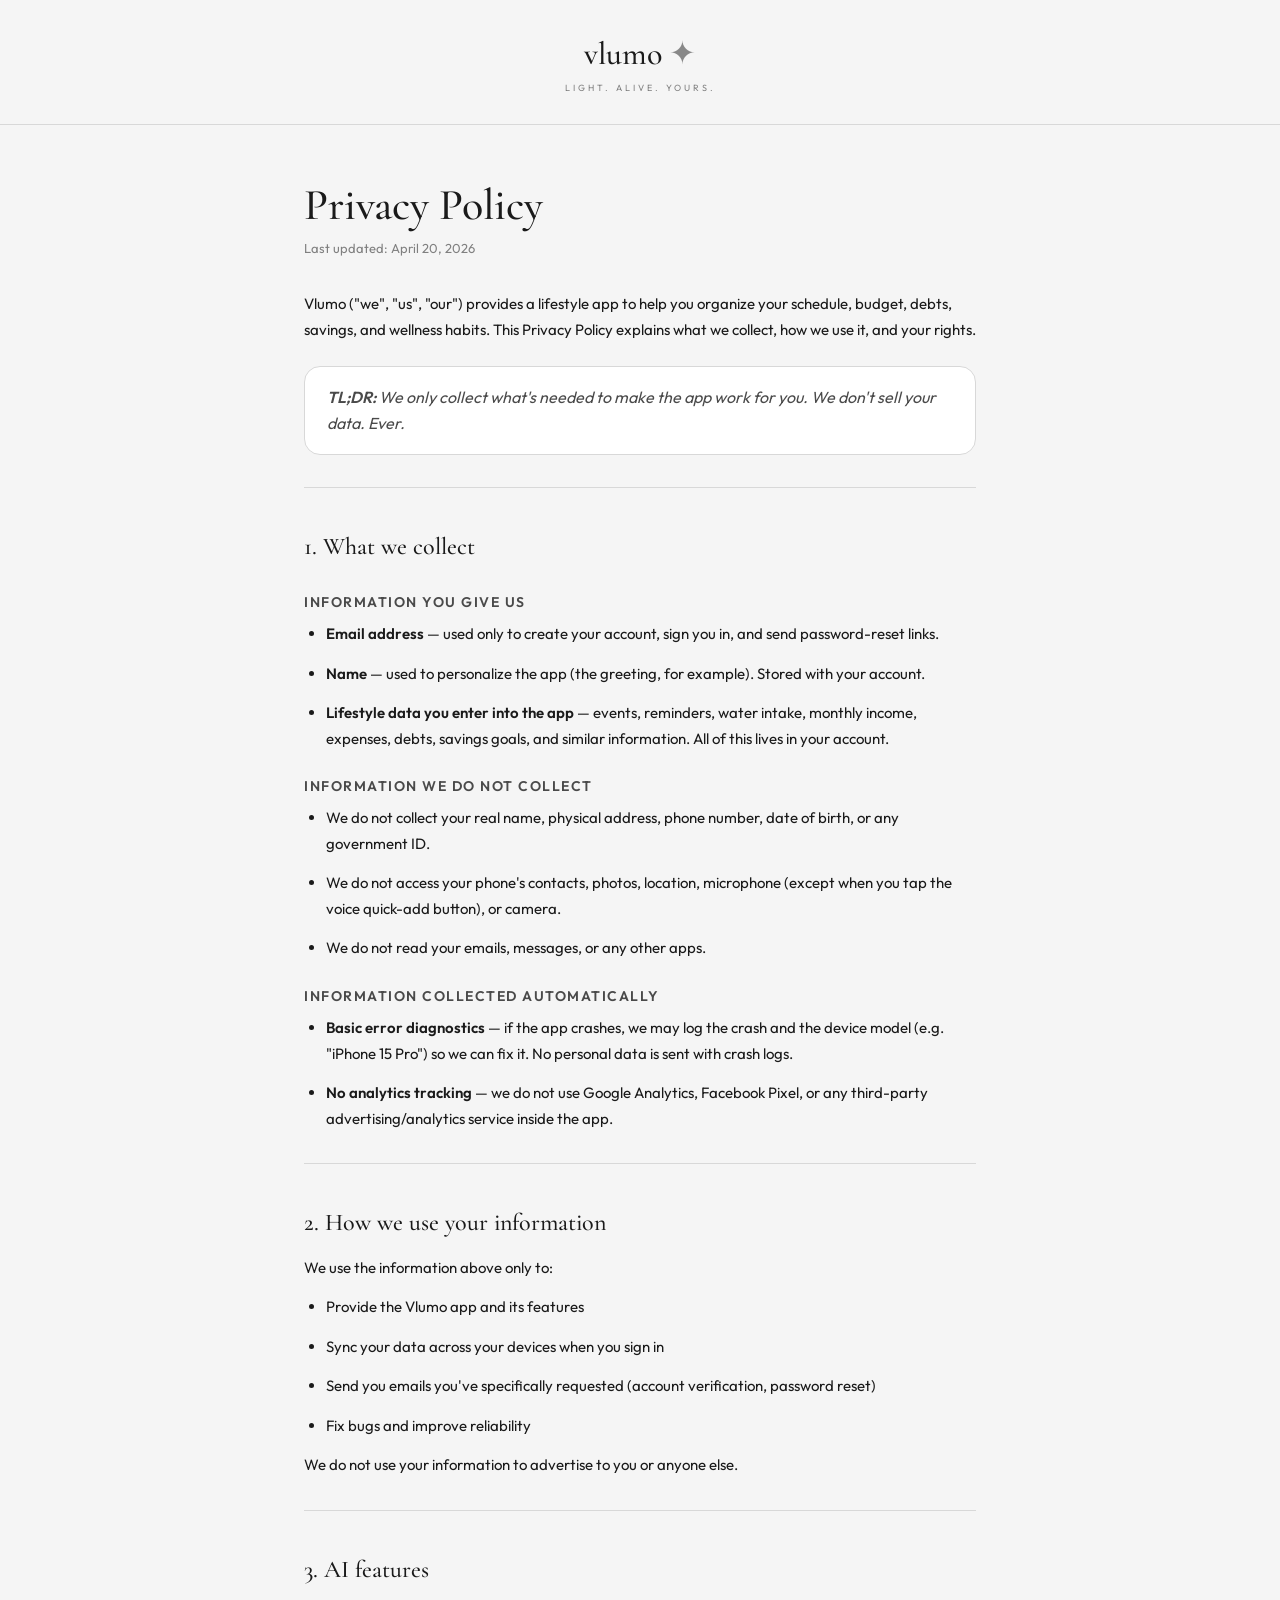
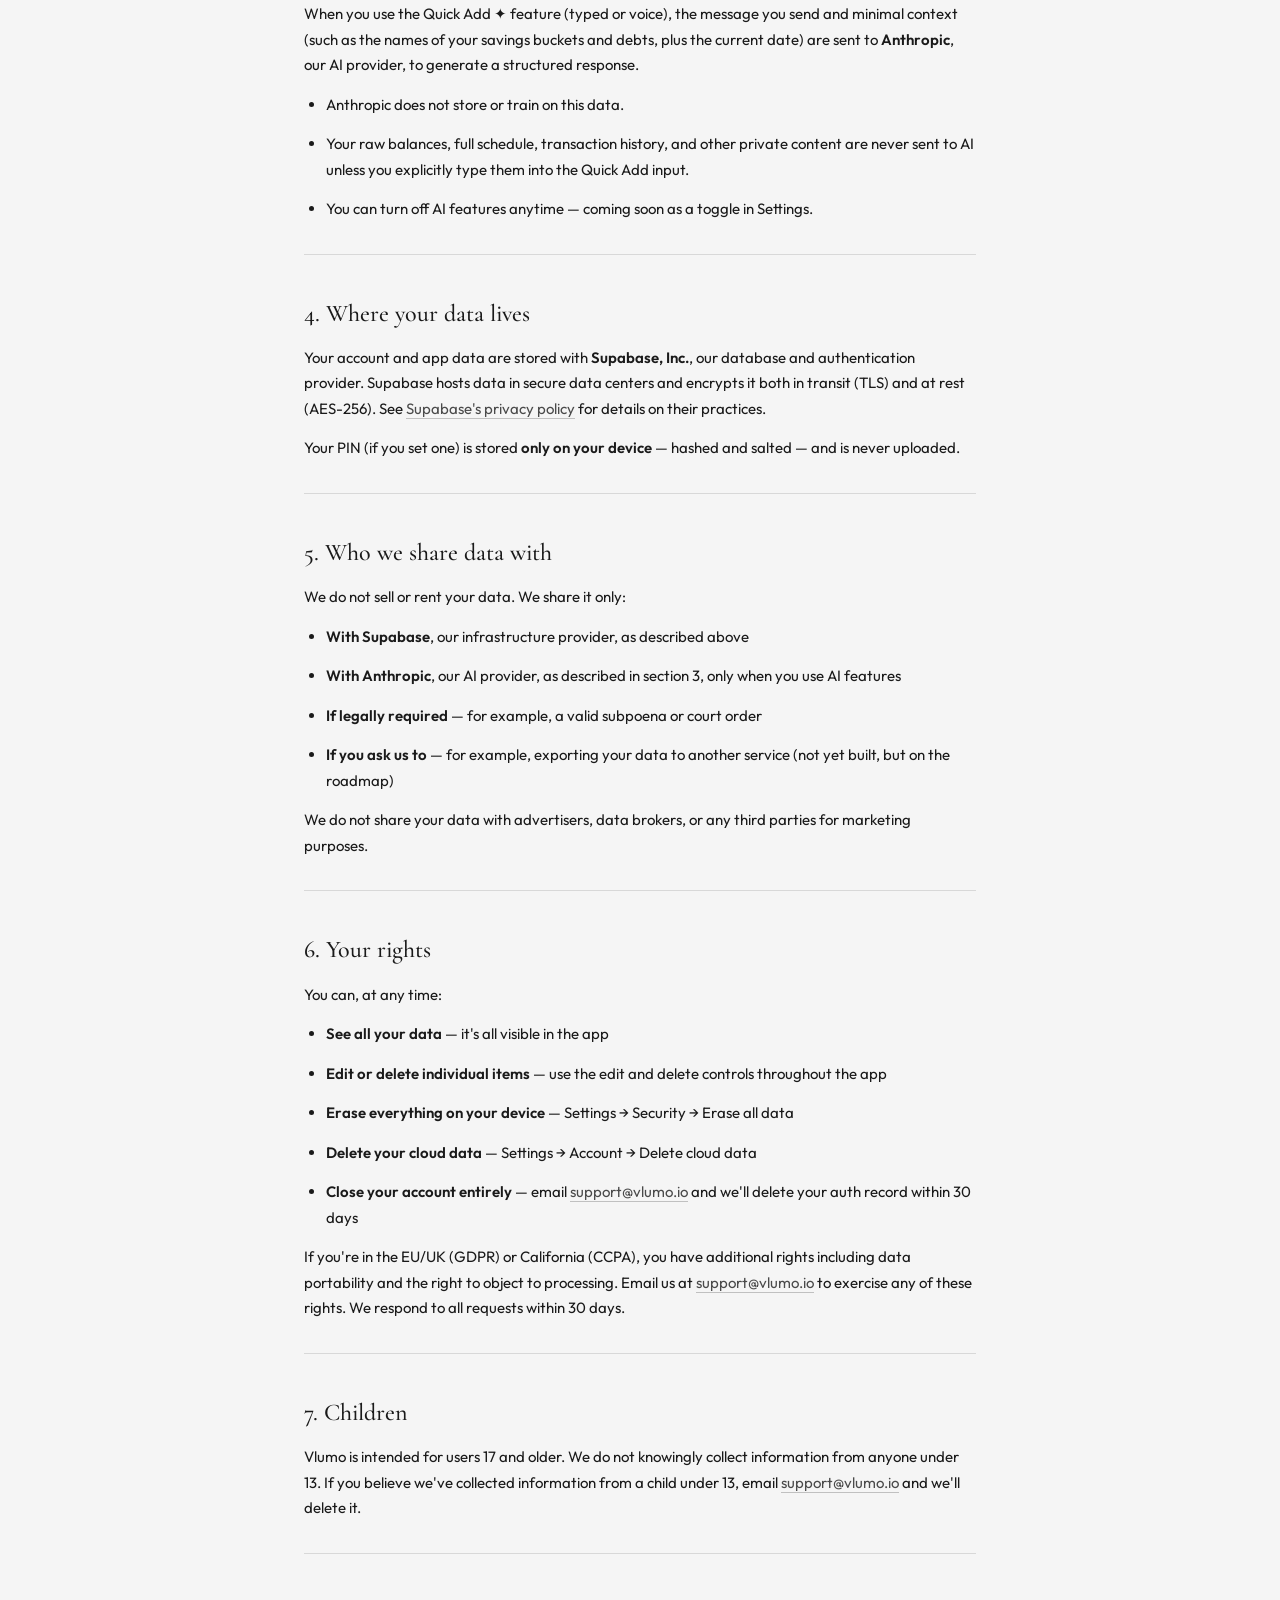
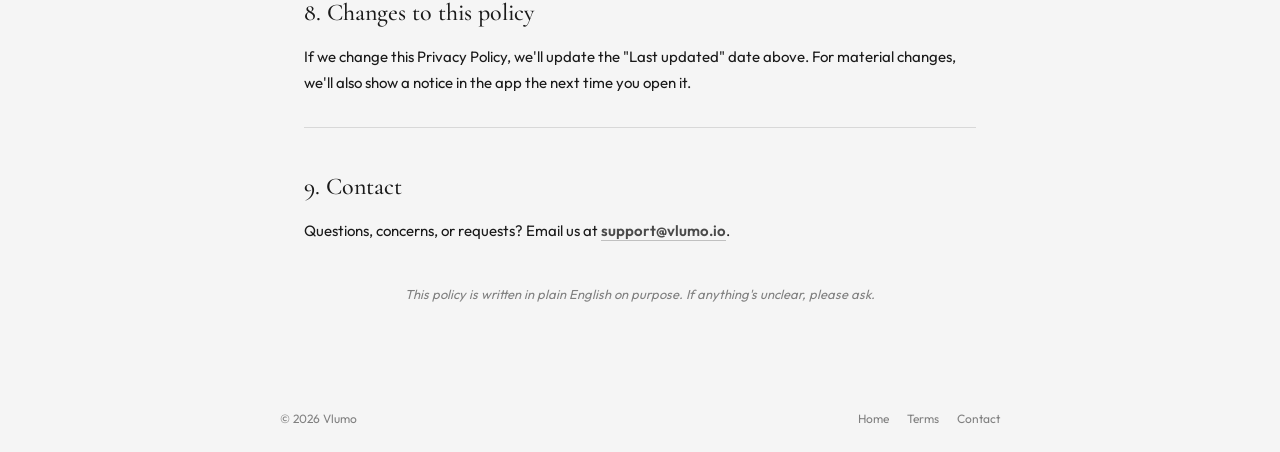
==== privacy.html @ fe8553f4 "Initial vlumo.io site" ====
<!DOCTYPE html>
<html lang="en">
<head>
  <meta charset="UTF-8" />
  <meta name="viewport" content="width=device-width, initial-scale=1, viewport-fit=cover" />
  <title>Privacy Policy · Vlumo</title>
  <meta name="description" content="Vlumo Privacy Policy. We collect only what we need to make the app work. We never sell your data." />
  <link rel="preconnect" href="https://fonts.googleapis.com" />
  <link rel="preconnect" href="https://fonts.gstatic.com" crossorigin />
  <link href="https://fonts.googleapis.com/css2?family=Cormorant+Garamond:wght@400;500&family=Outfit:wght@300;400;500;600&display=swap" rel="stylesheet" />
  <link rel="stylesheet" href="/styles.css" />
</head>
<body class="legal-page">
  <header class="legal-header">
    <h1><a href="/">vlumo <span style="color:#888;">✦</span></a></h1>
    <p class="tagline">light. alive. yours.</p>
  </header>

  <main class="legal-content">
    <h1>Privacy Policy</h1>
    <p class="updated">Last updated: April 20, 2026</p>

    <p>Vlumo ("we", "us", "our") provides a lifestyle app to help you organize your schedule, budget, debts, savings, and wellness habits. This Privacy Policy explains what we collect, how we use it, and your rights.</p>

    <div class="tldr"><strong>TL;DR:</strong> We only collect what's needed to make the app work for you. We don't sell your data. Ever.</div>

    <hr />

    <h2>1. What we collect</h2>

    <h3>Information you give us</h3>
    <ul>
      <li><strong>Email address</strong> — used only to create your account, sign you in, and send password-reset links.</li>
      <li><strong>Name</strong> — used to personalize the app (the greeting, for example). Stored with your account.</li>
      <li><strong>Lifestyle data you enter into the app</strong> — events, reminders, water intake, monthly income, expenses, debts, savings goals, and similar information. All of this lives in your account.</li>
    </ul>

    <h3>Information we do NOT collect</h3>
    <ul>
      <li>We do not collect your real name, physical address, phone number, date of birth, or any government ID.</li>
      <li>We do not access your phone's contacts, photos, location, microphone (except when you tap the voice quick-add button), or camera.</li>
      <li>We do not read your emails, messages, or any other apps.</li>
    </ul>

    <h3>Information collected automatically</h3>
    <ul>
      <li><strong>Basic error diagnostics</strong> — if the app crashes, we may log the crash and the device model (e.g. "iPhone 15 Pro") so we can fix it. No personal data is sent with crash logs.</li>
      <li><strong>No analytics tracking</strong> — we do not use Google Analytics, Facebook Pixel, or any third-party advertising/analytics service inside the app.</li>
    </ul>

    <hr />

    <h2>2. How we use your information</h2>
    <p>We use the information above only to:</p>
    <ul>
      <li>Provide the Vlumo app and its features</li>
      <li>Sync your data across your devices when you sign in</li>
      <li>Send you emails you've specifically requested (account verification, password reset)</li>
      <li>Fix bugs and improve reliability</li>
    </ul>
    <p>We do not use your information to advertise to you or anyone else.</p>

    <hr />

    <h2>3. AI features</h2>
    <p>When you use the Quick Add ✦ feature (typed or voice), the message you send and minimal context (such as the names of your savings buckets and debts, plus the current date) are sent to <strong>Anthropic</strong>, our AI provider, to generate a structured response.</p>
    <ul>
      <li>Anthropic does not store or train on this data.</li>
      <li>Your raw balances, full schedule, transaction history, and other private content are never sent to AI unless you explicitly type them into the Quick Add input.</li>
      <li>You can turn off AI features anytime — coming soon as a toggle in Settings.</li>
    </ul>

    <hr />

    <h2>4. Where your data lives</h2>
    <p>Your account and app data are stored with <strong>Supabase, Inc.</strong>, our database and authentication provider. Supabase hosts data in secure data centers and encrypts it both in transit (TLS) and at rest (AES-256). See <a href="https://supabase.com/privacy" target="_blank" rel="noopener">Supabase's privacy policy</a> for details on their practices.</p>
    <p>Your PIN (if you set one) is stored <strong>only on your device</strong> — hashed and salted — and is never uploaded.</p>

    <hr />

    <h2>5. Who we share data with</h2>
    <p>We do not sell or rent your data. We share it only:</p>
    <ul>
      <li><strong>With Supabase</strong>, our infrastructure provider, as described above</li>
      <li><strong>With Anthropic</strong>, our AI provider, as described in section 3, only when you use AI features</li>
      <li><strong>If legally required</strong> — for example, a valid subpoena or court order</li>
      <li><strong>If you ask us to</strong> — for example, exporting your data to another service (not yet built, but on the roadmap)</li>
    </ul>
    <p>We do not share your data with advertisers, data brokers, or any third parties for marketing purposes.</p>

    <hr />

    <h2>6. Your rights</h2>
    <p>You can, at any time:</p>
    <ul>
      <li><strong>See all your data</strong> — it's all visible in the app</li>
      <li><strong>Edit or delete individual items</strong> — use the edit and delete controls throughout the app</li>
      <li><strong>Erase everything on your device</strong> — Settings → Security → Erase all data</li>
      <li><strong>Delete your cloud data</strong> — Settings → Account → Delete cloud data</li>
      <li><strong>Close your account entirely</strong> — email <a href="mailto:support@vlumo.io">support@vlumo.io</a> and we'll delete your auth record within 30 days</li>
    </ul>
    <p>If you're in the EU/UK (GDPR) or California (CCPA), you have additional rights including data portability and the right to object to processing. Email us at <a href="mailto:support@vlumo.io">support@vlumo.io</a> to exercise any of these rights. We respond to all requests within 30 days.</p>

    <hr />

    <h2>7. Children</h2>
    <p>Vlumo is intended for users 17 and older. We do not knowingly collect information from anyone under 13. If you believe we've collected information from a child under 13, email <a href="mailto:support@vlumo.io">support@vlumo.io</a> and we'll delete it.</p>

    <hr />

    <h2>8. Changes to this policy</h2>
    <p>If we change this Privacy Policy, we'll update the "Last updated" date above. For material changes, we'll also show a notice in the app the next time you open it.</p>

    <hr />

    <h2>9. Contact</h2>
    <p>Questions, concerns, or requests? Email us at <a href="mailto:support@vlumo.io"><strong>support@vlumo.io</strong></a>.</p>

    <em class="note">This policy is written in plain English on purpose. If anything's unclear, please ask.</em>
  </main>

  <footer>
    <div class="footer-inner">
      <div>&copy; 2026 Vlumo</div>
      <nav>
        <a href="/">Home</a>
        <a href="/terms.html">Terms</a>
        <a href="mailto:support@vlumo.io">Contact</a>
      </nav>
    </div>
  </footer>
</body>
</html>
---- styles.css ----
:root {
  --cream:      #F5F5F5;
  --ink:        #1A1A1A;
  --ink-mid:    #4A4A4A;
  --ink-light:  #808080;
  --terracotta: #2C2C2C;
  --terra-2:    #1A1A1A;
  --rose-dark:  #3A3A3A;
  --sand:       #D8D8D8;
  --sand-deep:  #C0C0C0;
  --gold-light: #EEEEEE;
}

* { box-sizing: border-box; margin: 0; padding: 0; }

html, body {
  background: var(--cream);
  color: var(--ink);
  font-family: "Outfit", system-ui, -apple-system, sans-serif;
  -webkit-font-smoothing: antialiased;
  -moz-osx-font-smoothing: grayscale;
  min-height: 100vh;
  line-height: 1.6;
}

a {
  color: var(--ink-mid);
  text-decoration: none;
  border-bottom: 1px solid var(--sand-deep);
  transition: border-color 0.2s, color 0.2s;
}
a:hover { color: var(--ink); border-color: var(--ink); }

/* ============================================================
   HERO (home page)
   ============================================================ */
.hero {
  min-height: 100vh;
  display: flex;
  align-items: center;
  justify-content: center;
  padding: 80px 24px;
  background: linear-gradient(160deg, var(--terracotta), var(--rose-dark), var(--terra-2));
  color: #fff;
  position: relative;
  overflow: hidden;
}

.hero-inner {
  max-width: 640px;
  text-align: center;
  position: relative;
  z-index: 1;
}

.brand h1 {
  font-family: "Cormorant Garamond", serif;
  font-size: clamp(72px, 12vw, 120px);
  font-weight: 500;
  line-height: 1;
  margin-bottom: 4px;
}
.brand .sparkle { color: rgba(255,255,255,0.85); }
.brand .tagline {
  font-size: 11px;
  letter-spacing: 4px;
  text-transform: uppercase;
  opacity: 0.7;
  margin-bottom: 64px;
}

.copy h2 {
  font-family: "Cormorant Garamond", serif;
  font-size: clamp(28px, 4vw, 40px);
  font-weight: 500;
  line-height: 1.2;
  margin-bottom: 16px;
  max-width: 480px;
  margin-left: auto;
  margin-right: auto;
}
.copy p {
  font-size: 15px;
  opacity: 0.85;
  max-width: 460px;
  margin: 0 auto 40px;
}

.coming-soon {
  display: inline-block;
  padding: 10px 18px;
  border: 1px solid rgba(255,255,255,0.3);
  border-radius: 999px;
  font-size: 12px;
  letter-spacing: 1px;
  background: rgba(255,255,255,0.08);
}

/* ============================================================
   FOOTER
   ============================================================ */
footer {
  background: var(--cream);
  padding: 24px;
  font-size: 12px;
  color: var(--ink-light);
}
.footer-inner {
  max-width: 720px;
  margin: 0 auto;
  display: flex;
  justify-content: space-between;
  align-items: center;
  flex-wrap: wrap;
  gap: 12px;
}
footer nav { display: flex; gap: 18px; }
footer a {
  border: none;
  color: var(--ink-light);
}
footer a:hover { color: var(--ink); }

/* ============================================================
   LEGAL PAGES (privacy, terms)
   ============================================================ */
.legal-page {
  background: var(--cream);
  color: var(--ink);
  min-height: 100vh;
  display: flex;
  flex-direction: column;
}
.legal-header {
  padding: 28px 24px 0;
  text-align: center;
  border-bottom: 1px solid var(--sand);
  padding-bottom: 28px;
}
.legal-header h1 {
  font-family: "Cormorant Garamond", serif;
  font-size: 32px;
  font-weight: 500;
  color: var(--ink);
}
.legal-header h1 a { color: inherit; border: none; }
.legal-header .tagline {
  font-size: 9px;
  letter-spacing: 3px;
  text-transform: uppercase;
  color: var(--ink-light);
  margin-top: 2px;
}

.legal-content {
  max-width: 720px;
  margin: 0 auto;
  padding: 56px 24px 80px;
  flex: 1;
}
.legal-content h1 {
  font-family: "Cormorant Garamond", serif;
  font-weight: 500;
  font-size: 44px;
  margin-bottom: 8px;
  line-height: 1.1;
}
.legal-content .updated {
  color: var(--ink-light);
  font-size: 13px;
  margin-bottom: 32px;
}
.legal-content h2 {
  font-family: "Cormorant Garamond", serif;
  font-weight: 500;
  font-size: 24px;
  margin-top: 40px;
  margin-bottom: 12px;
  color: var(--ink);
}
.legal-content h3 {
  font-size: 14px;
  font-weight: 600;
  text-transform: uppercase;
  letter-spacing: 1.5px;
  color: var(--ink-mid);
  margin-top: 24px;
  margin-bottom: 8px;
}
.legal-content p,
.legal-content li {
  font-size: 15px;
  color: var(--ink);
  line-height: 1.7;
  margin-bottom: 14px;
}
.legal-content strong { font-weight: 600; }
.legal-content ul, .legal-content ol {
  padding-left: 22px;
  margin-bottom: 14px;
}
.legal-content hr {
  border: none;
  border-top: 1px solid var(--sand);
  margin: 32px 0;
}
.legal-content .tldr {
  background: #fff;
  border-radius: 16px;
  padding: 18px 22px;
  margin: 24px 0;
  border: 1px solid var(--sand);
  font-style: italic;
  color: var(--ink-mid);
}
.legal-content em.note {
  display: block;
  margin-top: 40px;
  font-size: 13px;
  color: var(--ink-light);
  text-align: center;
}
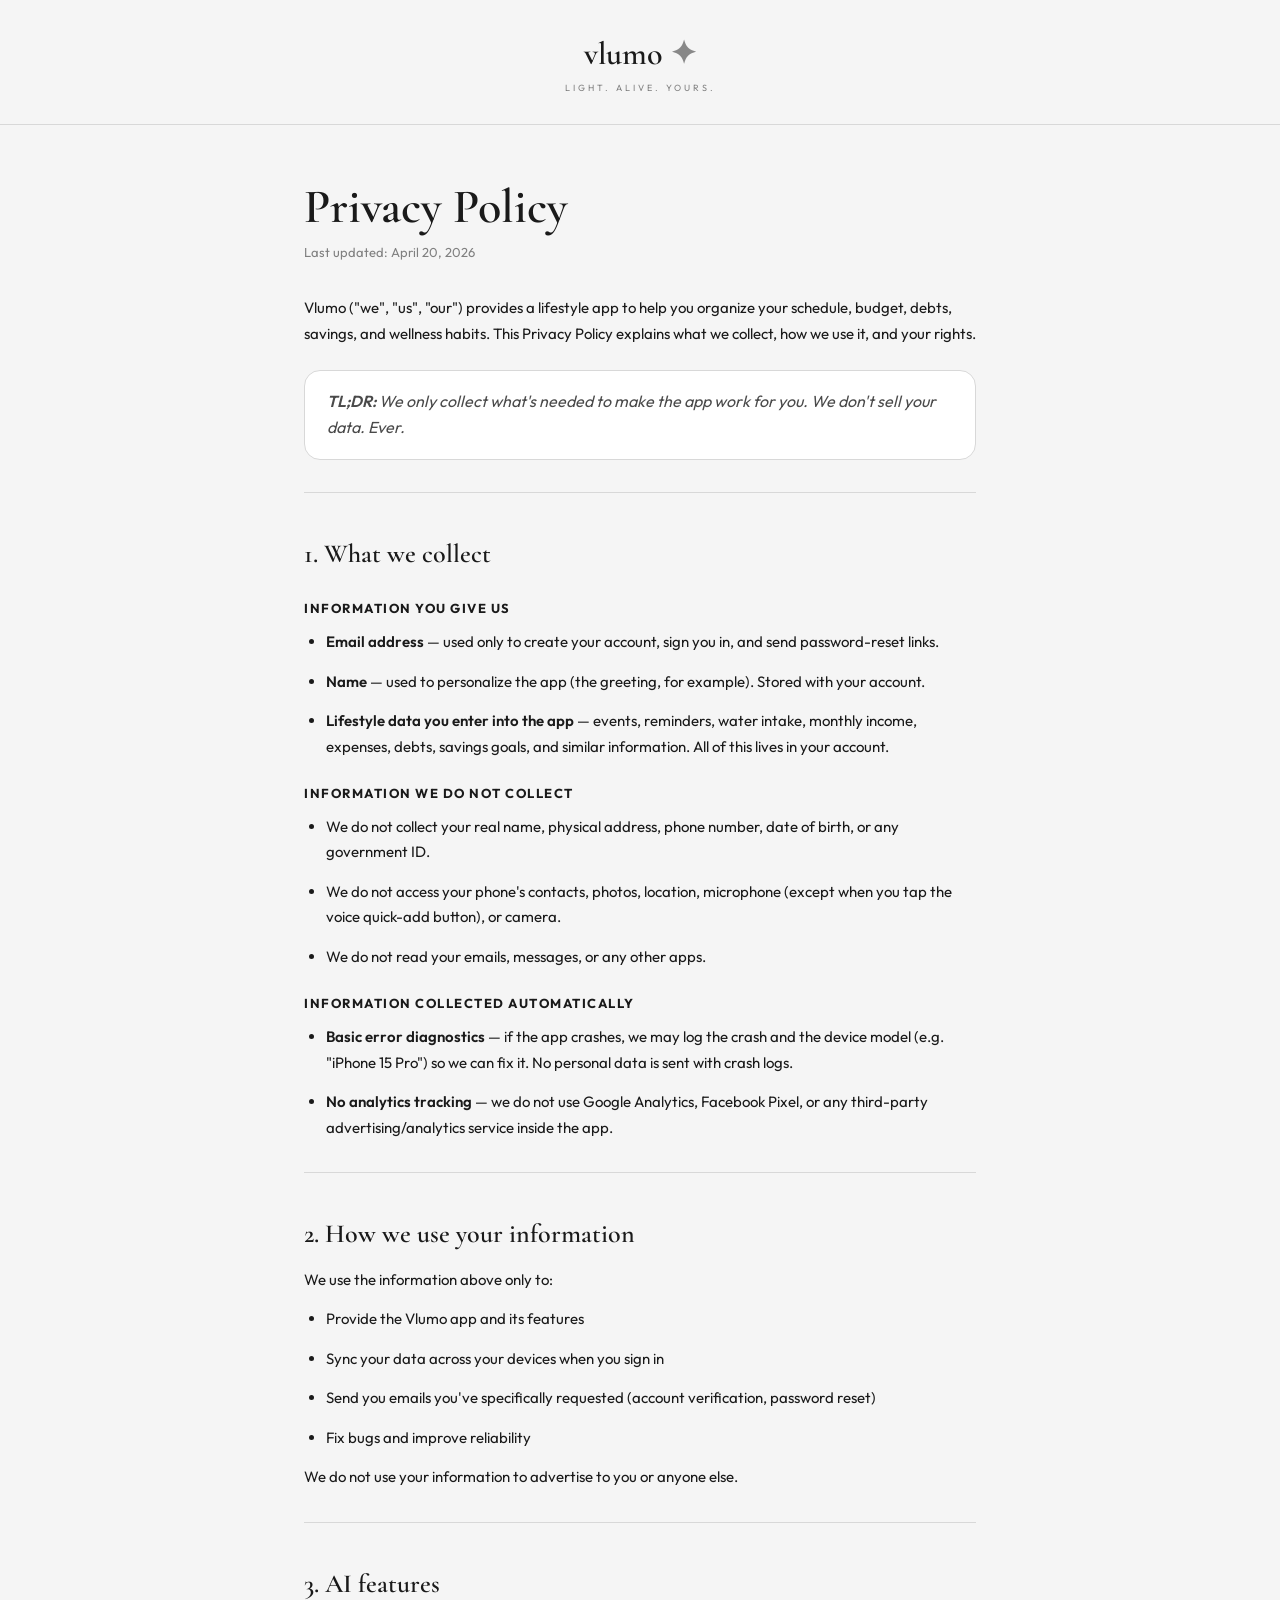
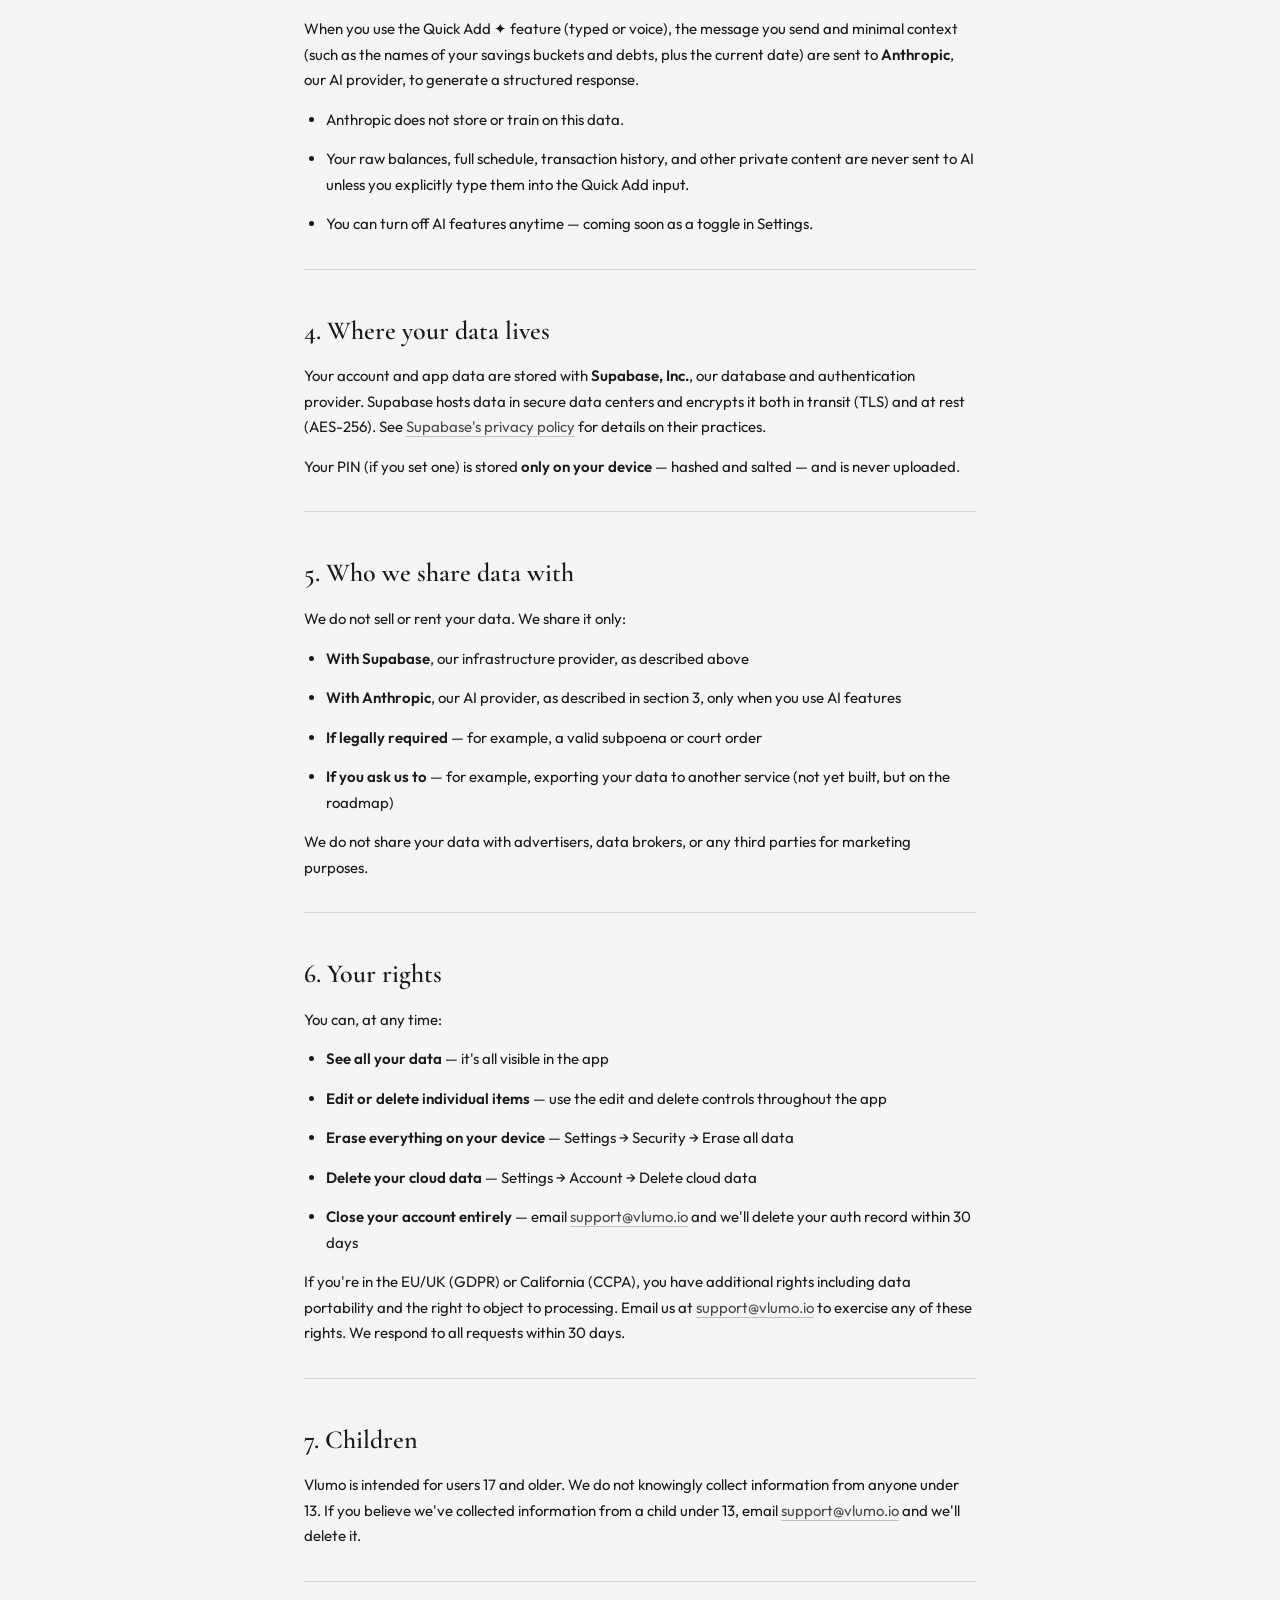
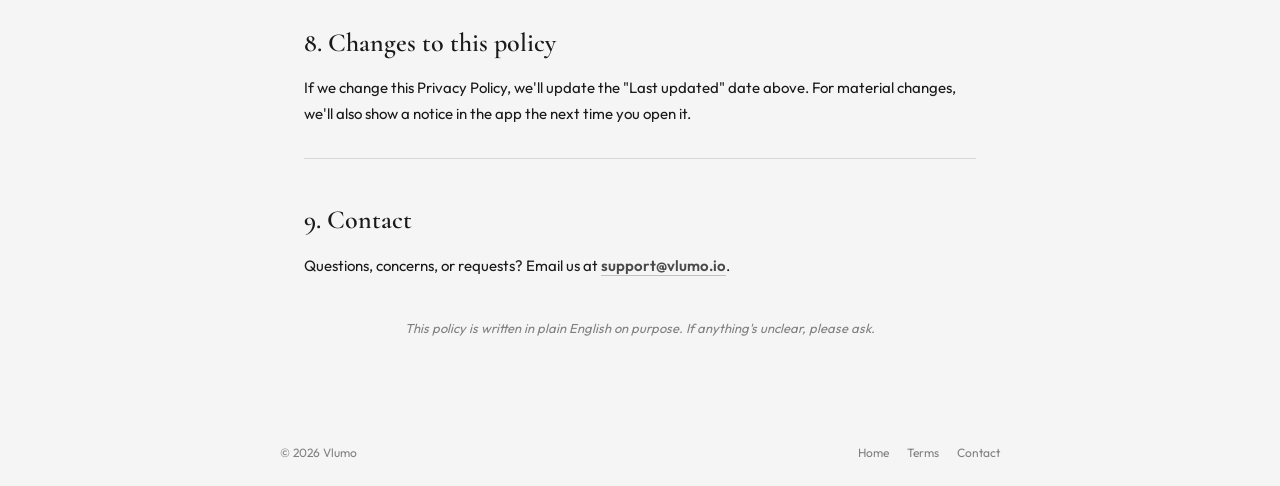
==== commit 068f4bf9: "Increase header weight for readability" ====
--- a/privacy.html
+++ b/privacy.html
@@ -7,7 +7,7 @@
   <meta name="description" content="Vlumo Privacy Policy. We collect only what we need to make the app work. We never sell your data." />
   <link rel="preconnect" href="https://fonts.googleapis.com" />
   <link rel="preconnect" href="https://fonts.gstatic.com" crossorigin />
-  <link href="https://fonts.googleapis.com/css2?family=Cormorant+Garamond:wght@400;500&family=Outfit:wght@300;400;500;600&display=swap" rel="stylesheet" />
+  <link href="https://fonts.googleapis.com/css2?family=Cormorant+Garamond:wght@400;500;600;700&family=Outfit:wght@300;400;500;600&display=swap" rel="stylesheet" />
   <link rel="stylesheet" href="/styles.css" />
 </head>
 <body class="legal-page">
--- a/styles.css
+++ b/styles.css
@@ -140,7 +140,7 @@
 .legal-header h1 {
   font-family: "Cormorant Garamond", serif;
   font-size: 32px;
-  font-weight: 500;
+  font-weight: 600;
   color: var(--ink);
 }
 .legal-header h1 a { color: inherit; border: none; }
@@ -160,8 +160,9 @@
 }
 .legal-content h1 {
   font-family: "Cormorant Garamond", serif;
-  font-weight: 500;
-  font-size: 44px;
+  font-weight: 600;
+  font-size: 48px;
+  color: var(--ink);
   margin-bottom: 8px;
   line-height: 1.1;
 }
@@ -172,20 +173,20 @@
 }
 .legal-content h2 {
   font-family: "Cormorant Garamond", serif;
-  font-weight: 500;
-  font-size: 24px;
+  font-weight: 600;
+  font-size: 26px;
   margin-top: 40px;
   margin-bottom: 12px;
   color: var(--ink);
 }
 .legal-content h3 {
-  font-size: 14px;
-  font-weight: 600;
+  font-size: 13px;
+  font-weight: 700;
   text-transform: uppercase;
   letter-spacing: 1.5px;
-  color: var(--ink-mid);
+  color: var(--ink);
   margin-top: 24px;
-  margin-bottom: 8px;
+  margin-bottom: 10px;
 }
 .legal-content p,
 .legal-content li {
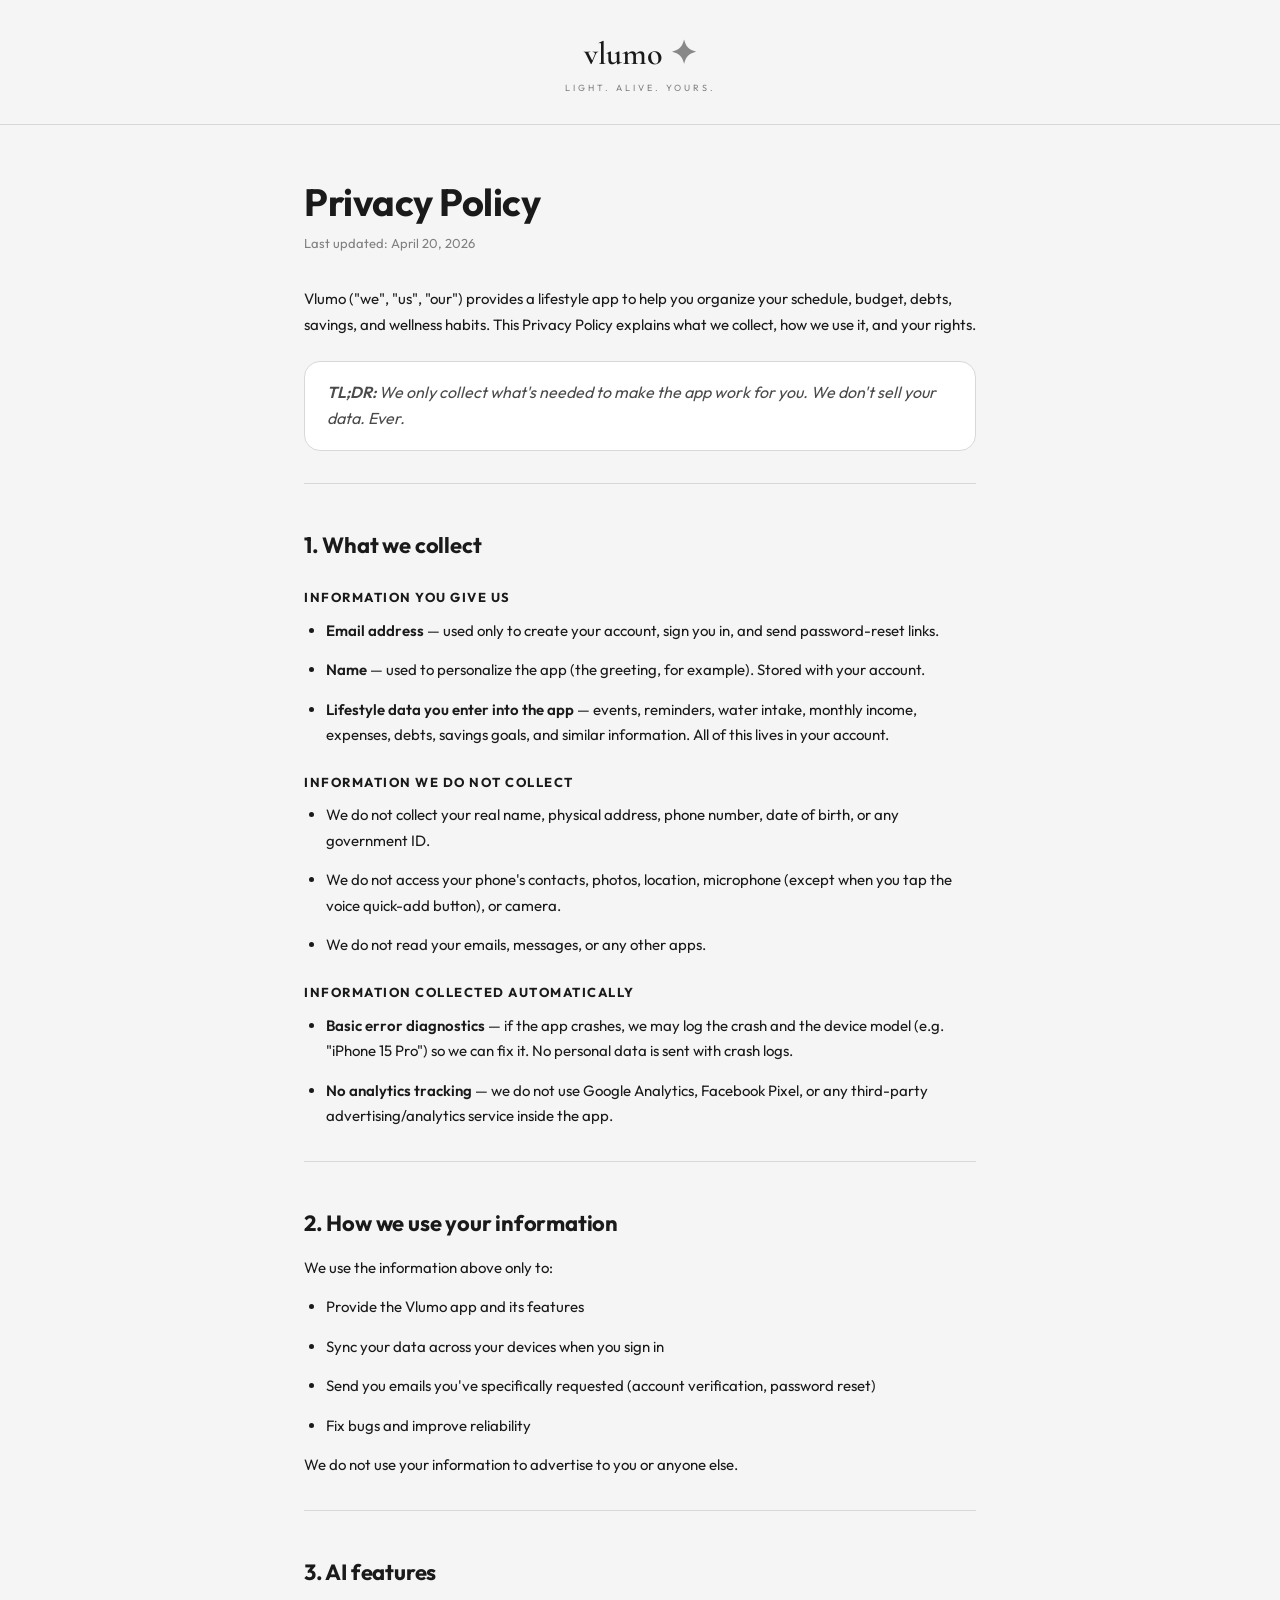
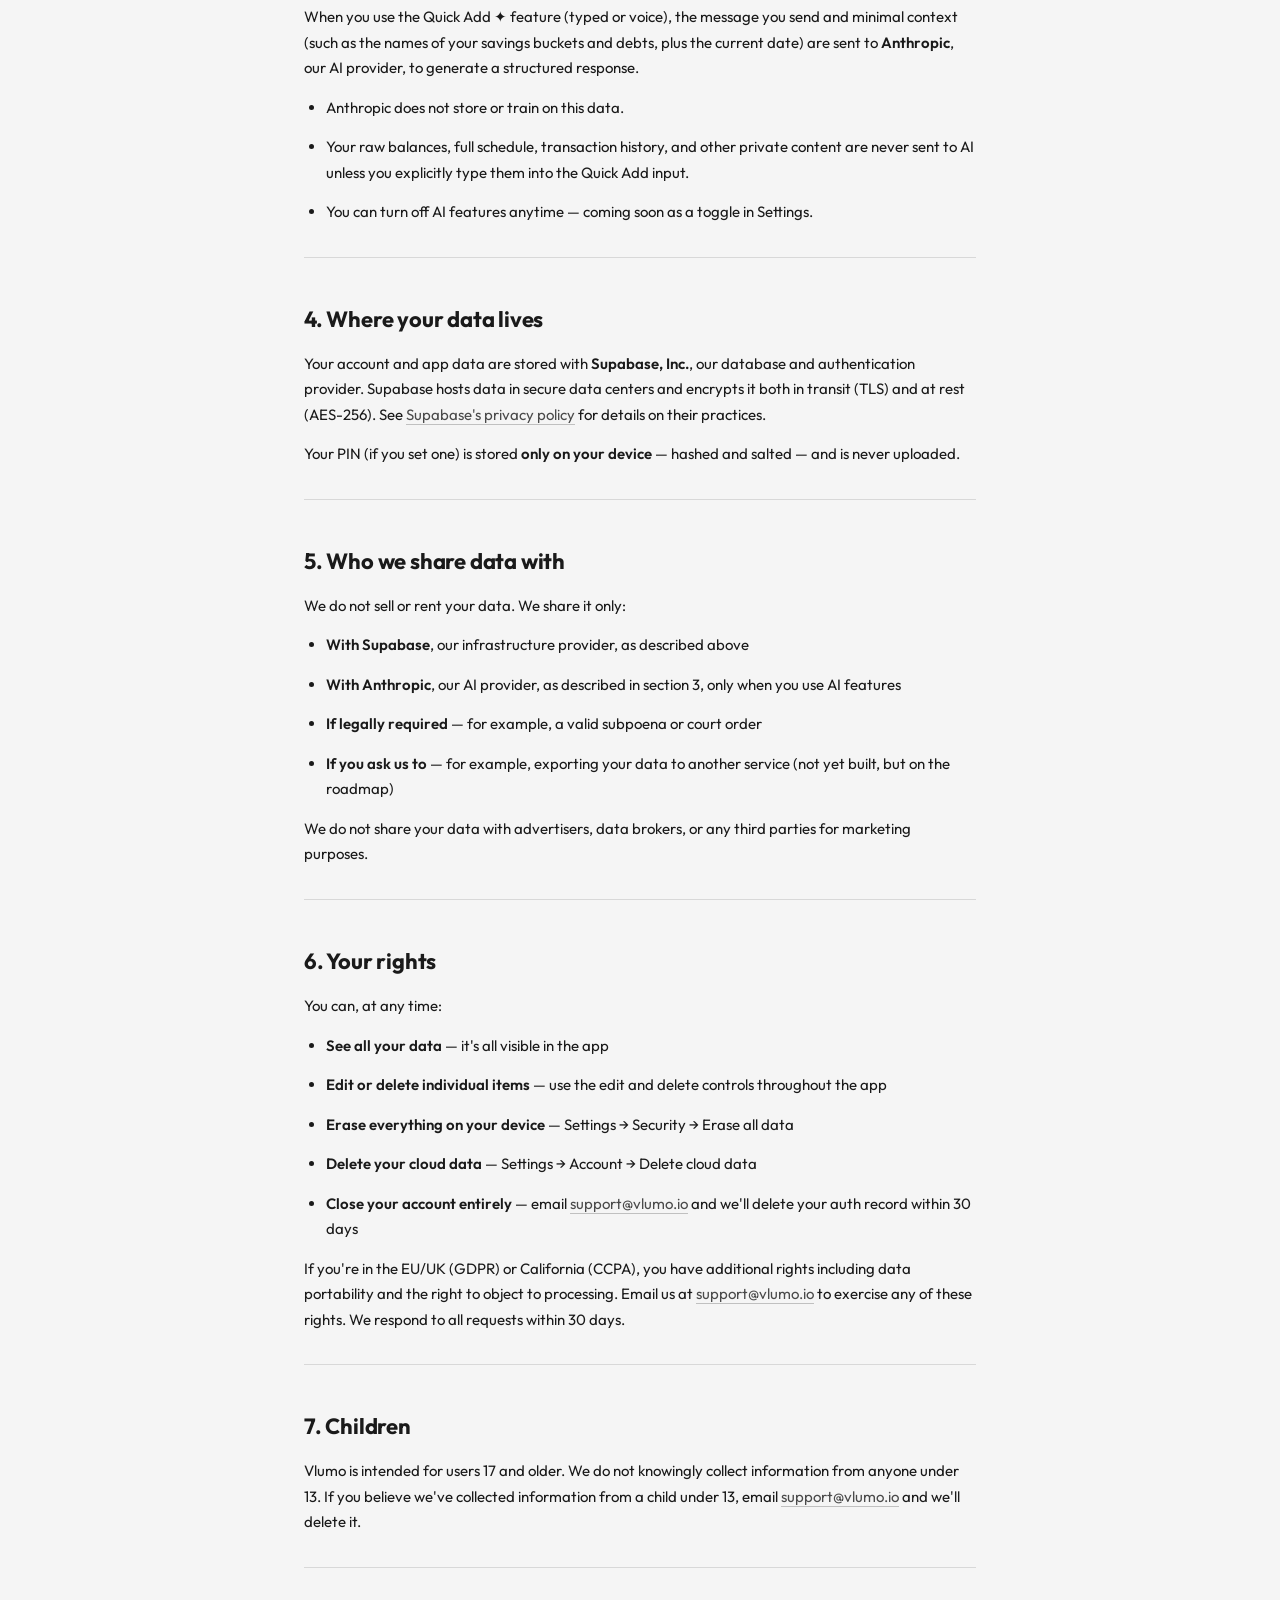
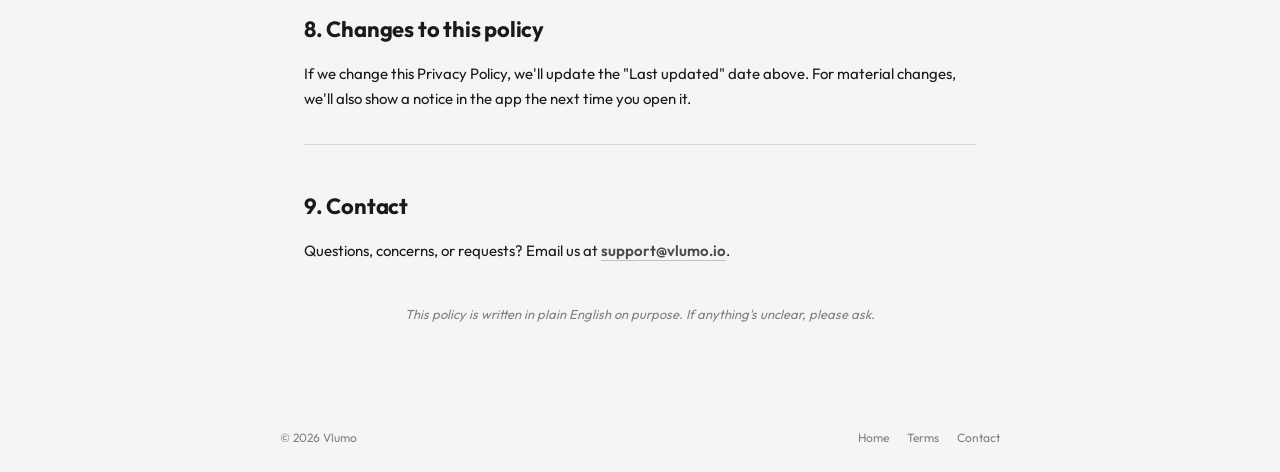
==== commit 6c366e8f: "Switch legal headings to Outfit 700 for stronger hierarchy" ====
--- a/privacy.html
+++ b/privacy.html
@@ -7,7 +7,7 @@
   <meta name="description" content="Vlumo Privacy Policy. We collect only what we need to make the app work. We never sell your data." />
   <link rel="preconnect" href="https://fonts.googleapis.com" />
   <link rel="preconnect" href="https://fonts.gstatic.com" crossorigin />
-  <link href="https://fonts.googleapis.com/css2?family=Cormorant+Garamond:wght@400;500;600;700&family=Outfit:wght@300;400;500;600&display=swap" rel="stylesheet" />
+  <link href="https://fonts.googleapis.com/css2?family=Cormorant+Garamond:wght@400;500;600;700&family=Outfit:wght@300;400;500;600;700&display=swap" rel="stylesheet" />
   <link rel="stylesheet" href="/styles.css" />
 </head>
 <body class="legal-page">
--- a/styles.css
+++ b/styles.css
@@ -159,12 +159,13 @@
   flex: 1;
 }
 .legal-content h1 {
-  font-family: "Cormorant Garamond", serif;
-  font-weight: 600;
-  font-size: 48px;
+  font-family: "Outfit", system-ui, sans-serif;
+  font-weight: 700;
+  font-size: 38px;
   color: var(--ink);
   margin-bottom: 8px;
-  line-height: 1.1;
+  line-height: 1.15;
+  letter-spacing: -0.5px;
 }
 .legal-content .updated {
   color: var(--ink-light);
@@ -172,12 +173,13 @@
   margin-bottom: 32px;
 }
 .legal-content h2 {
-  font-family: "Cormorant Garamond", serif;
-  font-weight: 600;
-  font-size: 26px;
-  margin-top: 40px;
-  margin-bottom: 12px;
-  color: var(--ink);
+  font-family: "Outfit", system-ui, sans-serif;
+  font-weight: 700;
+  font-size: 22px;
+  margin-top: 44px;
+  margin-bottom: 14px;
+  color: var(--ink);
+  letter-spacing: -0.2px;
 }
 .legal-content h3 {
   font-size: 13px;
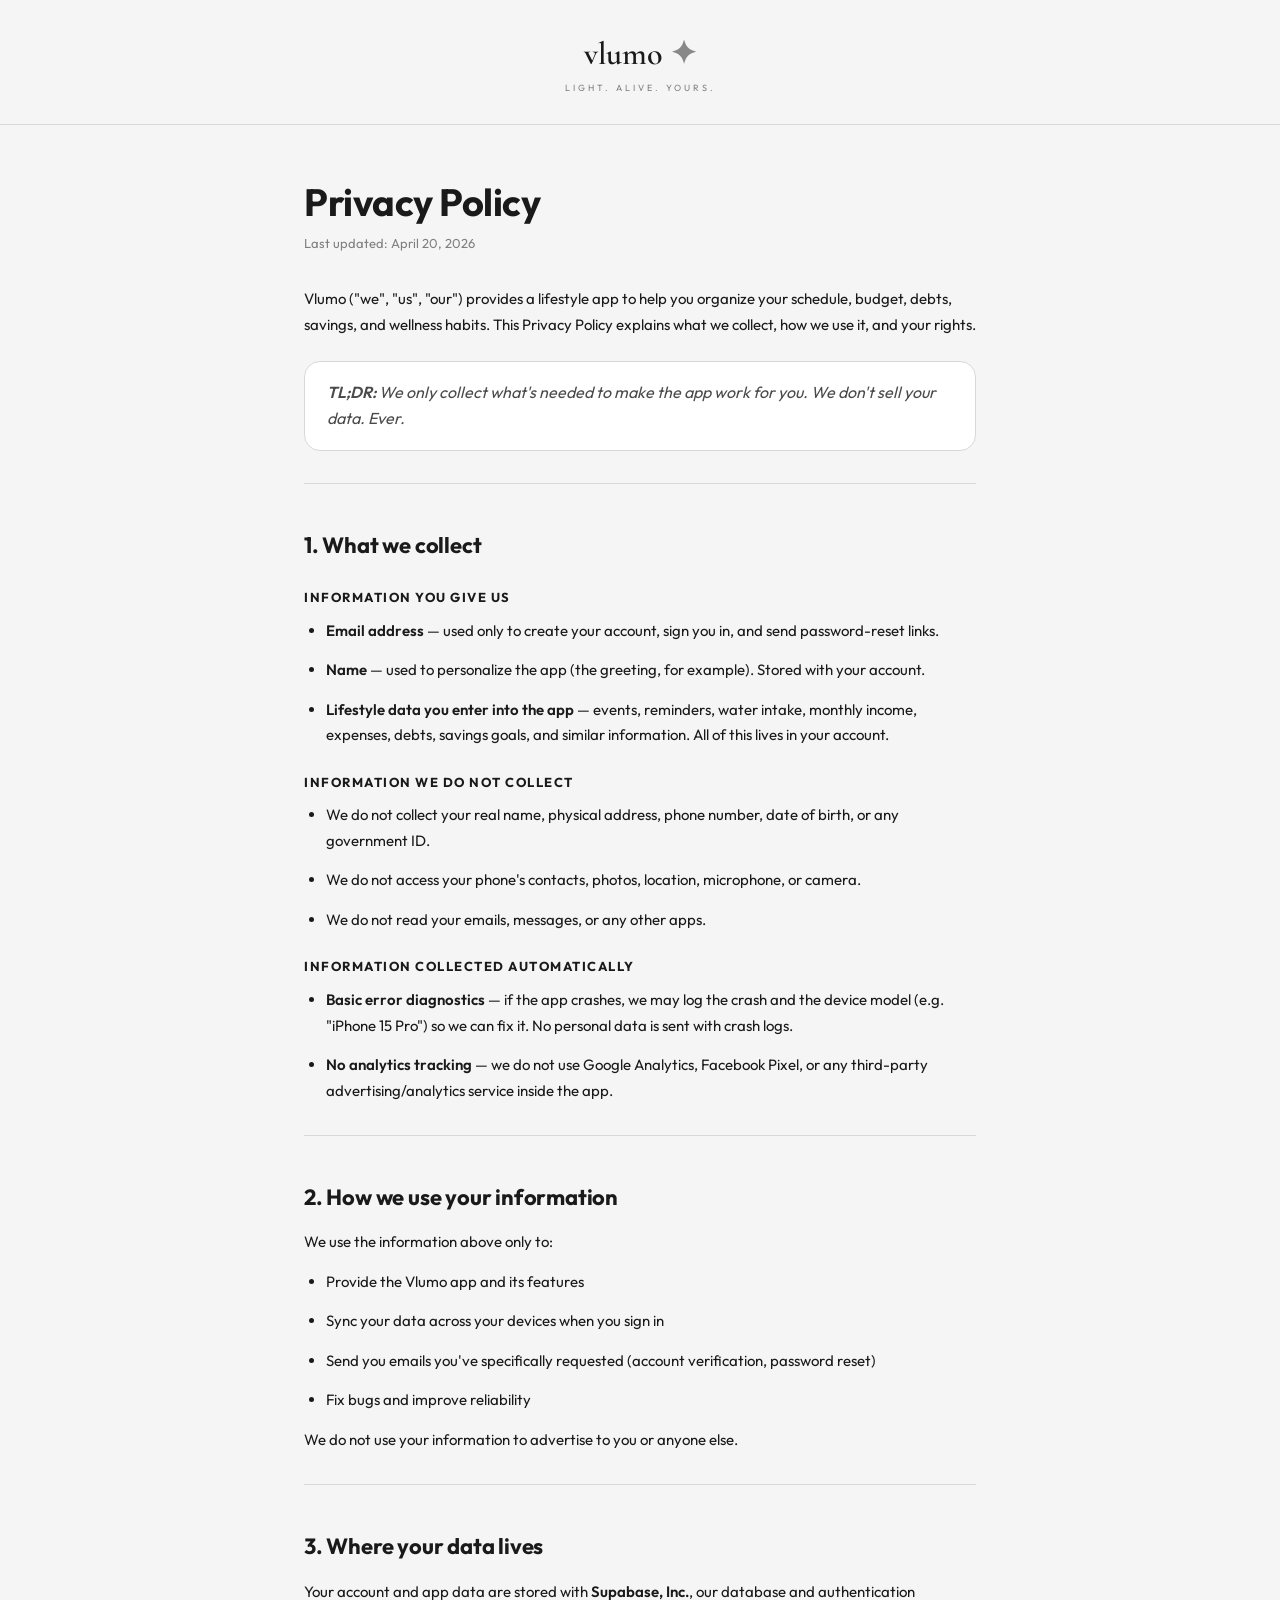
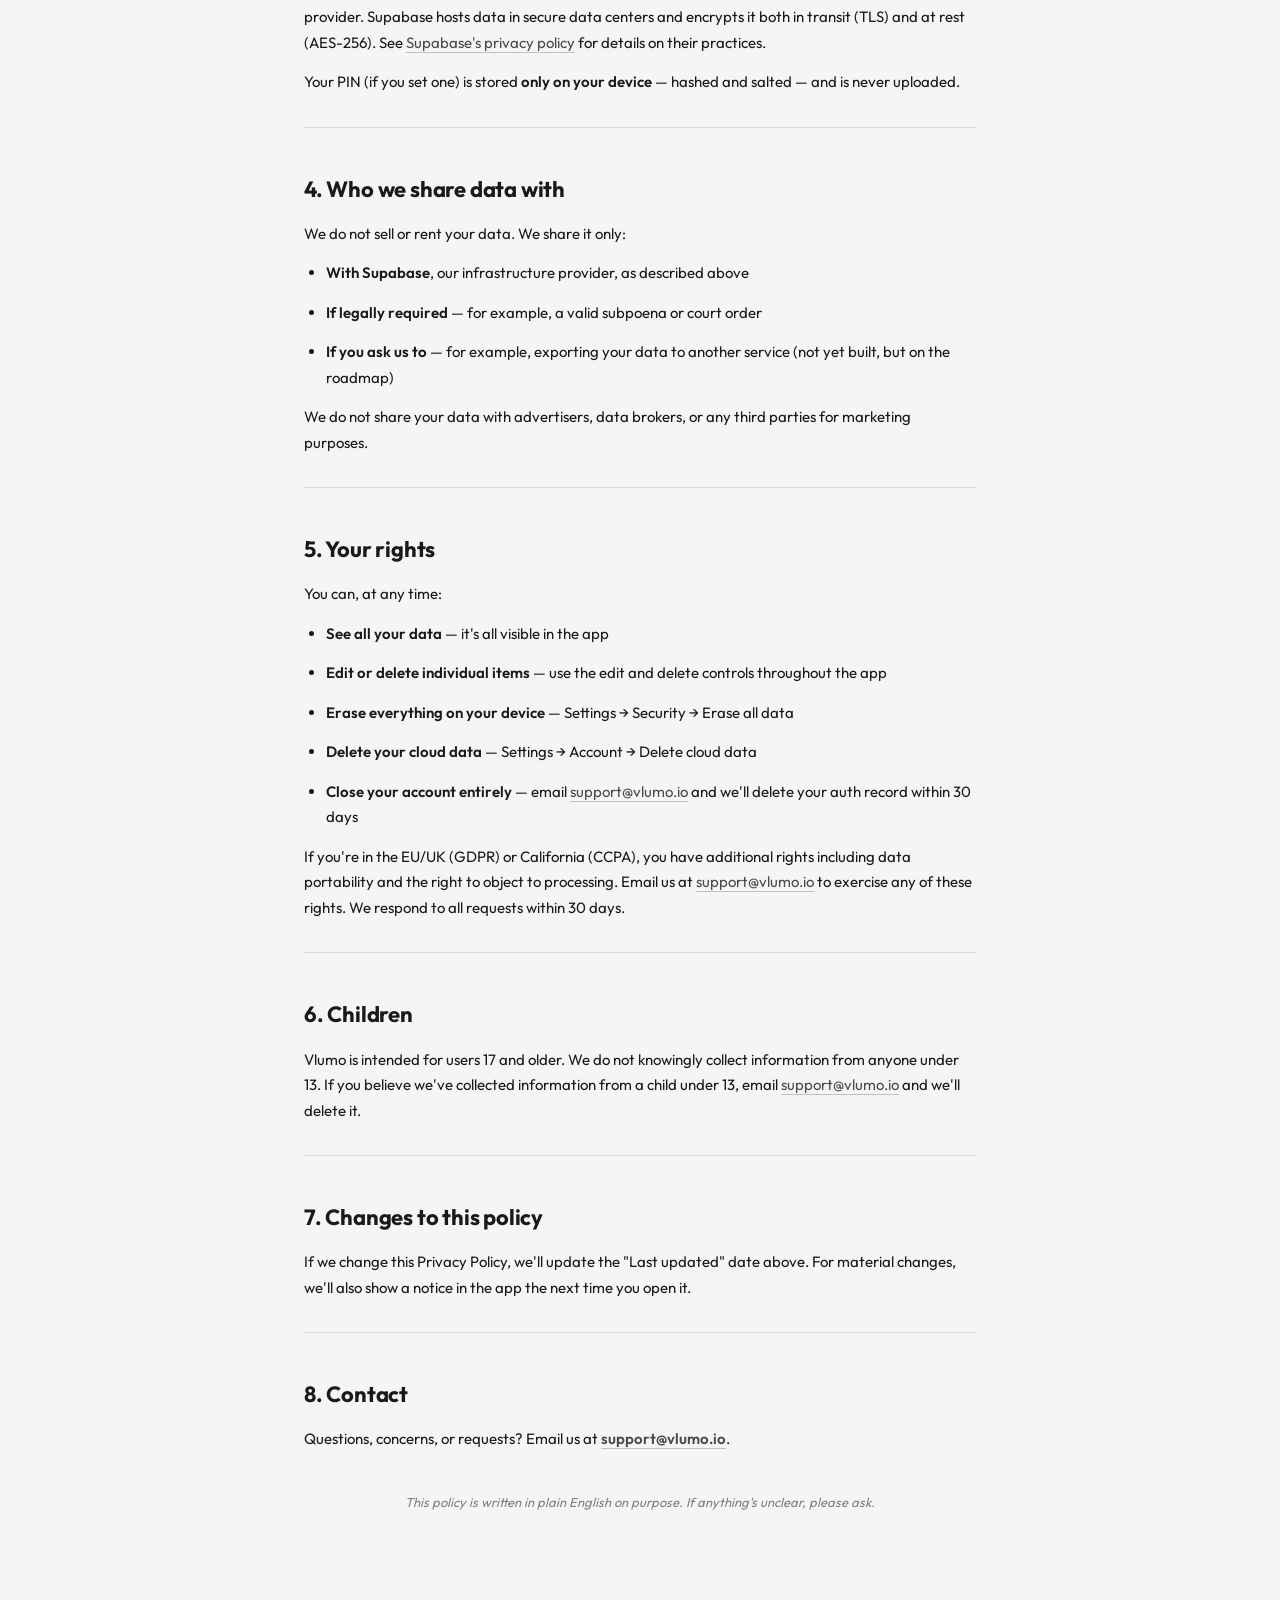
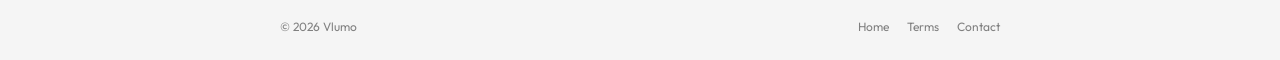
==== commit 1b9c888b: "Remove AI section from privacy policy for v1" ====
--- a/privacy.html
+++ b/privacy.html
@@ -38,7 +38,7 @@
     <h3>Information we do NOT collect</h3>
     <ul>
       <li>We do not collect your real name, physical address, phone number, date of birth, or any government ID.</li>
-      <li>We do not access your phone's contacts, photos, location, microphone (except when you tap the voice quick-add button), or camera.</li>
+      <li>We do not access your phone's contacts, photos, location, microphone, or camera.</li>
       <li>We do not read your emails, messages, or any other apps.</li>
     </ul>
 
@@ -62,27 +62,16 @@
 
     <hr />
 
-    <h2>3. AI features</h2>
-    <p>When you use the Quick Add ✦ feature (typed or voice), the message you send and minimal context (such as the names of your savings buckets and debts, plus the current date) are sent to <strong>Anthropic</strong>, our AI provider, to generate a structured response.</p>
-    <ul>
-      <li>Anthropic does not store or train on this data.</li>
-      <li>Your raw balances, full schedule, transaction history, and other private content are never sent to AI unless you explicitly type them into the Quick Add input.</li>
-      <li>You can turn off AI features anytime — coming soon as a toggle in Settings.</li>
-    </ul>
-
-    <hr />
-
-    <h2>4. Where your data lives</h2>
+    <h2>3. Where your data lives</h2>
     <p>Your account and app data are stored with <strong>Supabase, Inc.</strong>, our database and authentication provider. Supabase hosts data in secure data centers and encrypts it both in transit (TLS) and at rest (AES-256). See <a href="https://supabase.com/privacy" target="_blank" rel="noopener">Supabase's privacy policy</a> for details on their practices.</p>
     <p>Your PIN (if you set one) is stored <strong>only on your device</strong> — hashed and salted — and is never uploaded.</p>
 
     <hr />
 
-    <h2>5. Who we share data with</h2>
+    <h2>4. Who we share data with</h2>
     <p>We do not sell or rent your data. We share it only:</p>
     <ul>
       <li><strong>With Supabase</strong>, our infrastructure provider, as described above</li>
-      <li><strong>With Anthropic</strong>, our AI provider, as described in section 3, only when you use AI features</li>
       <li><strong>If legally required</strong> — for example, a valid subpoena or court order</li>
       <li><strong>If you ask us to</strong> — for example, exporting your data to another service (not yet built, but on the roadmap)</li>
     </ul>
@@ -90,7 +79,7 @@
 
     <hr />
 
-    <h2>6. Your rights</h2>
+    <h2>5. Your rights</h2>
     <p>You can, at any time:</p>
     <ul>
       <li><strong>See all your data</strong> — it's all visible in the app</li>
@@ -103,17 +92,17 @@
 
     <hr />
 
-    <h2>7. Children</h2>
+    <h2>6. Children</h2>
     <p>Vlumo is intended for users 17 and older. We do not knowingly collect information from anyone under 13. If you believe we've collected information from a child under 13, email <a href="mailto:support@vlumo.io">support@vlumo.io</a> and we'll delete it.</p>
 
     <hr />
 
-    <h2>8. Changes to this policy</h2>
+    <h2>7. Changes to this policy</h2>
     <p>If we change this Privacy Policy, we'll update the "Last updated" date above. For material changes, we'll also show a notice in the app the next time you open it.</p>
 
     <hr />
 
-    <h2>9. Contact</h2>
+    <h2>8. Contact</h2>
     <p>Questions, concerns, or requests? Email us at <a href="mailto:support@vlumo.io"><strong>support@vlumo.io</strong></a>.</p>
 
     <em class="note">This policy is written in plain English on purpose. If anything's unclear, please ask.</em>
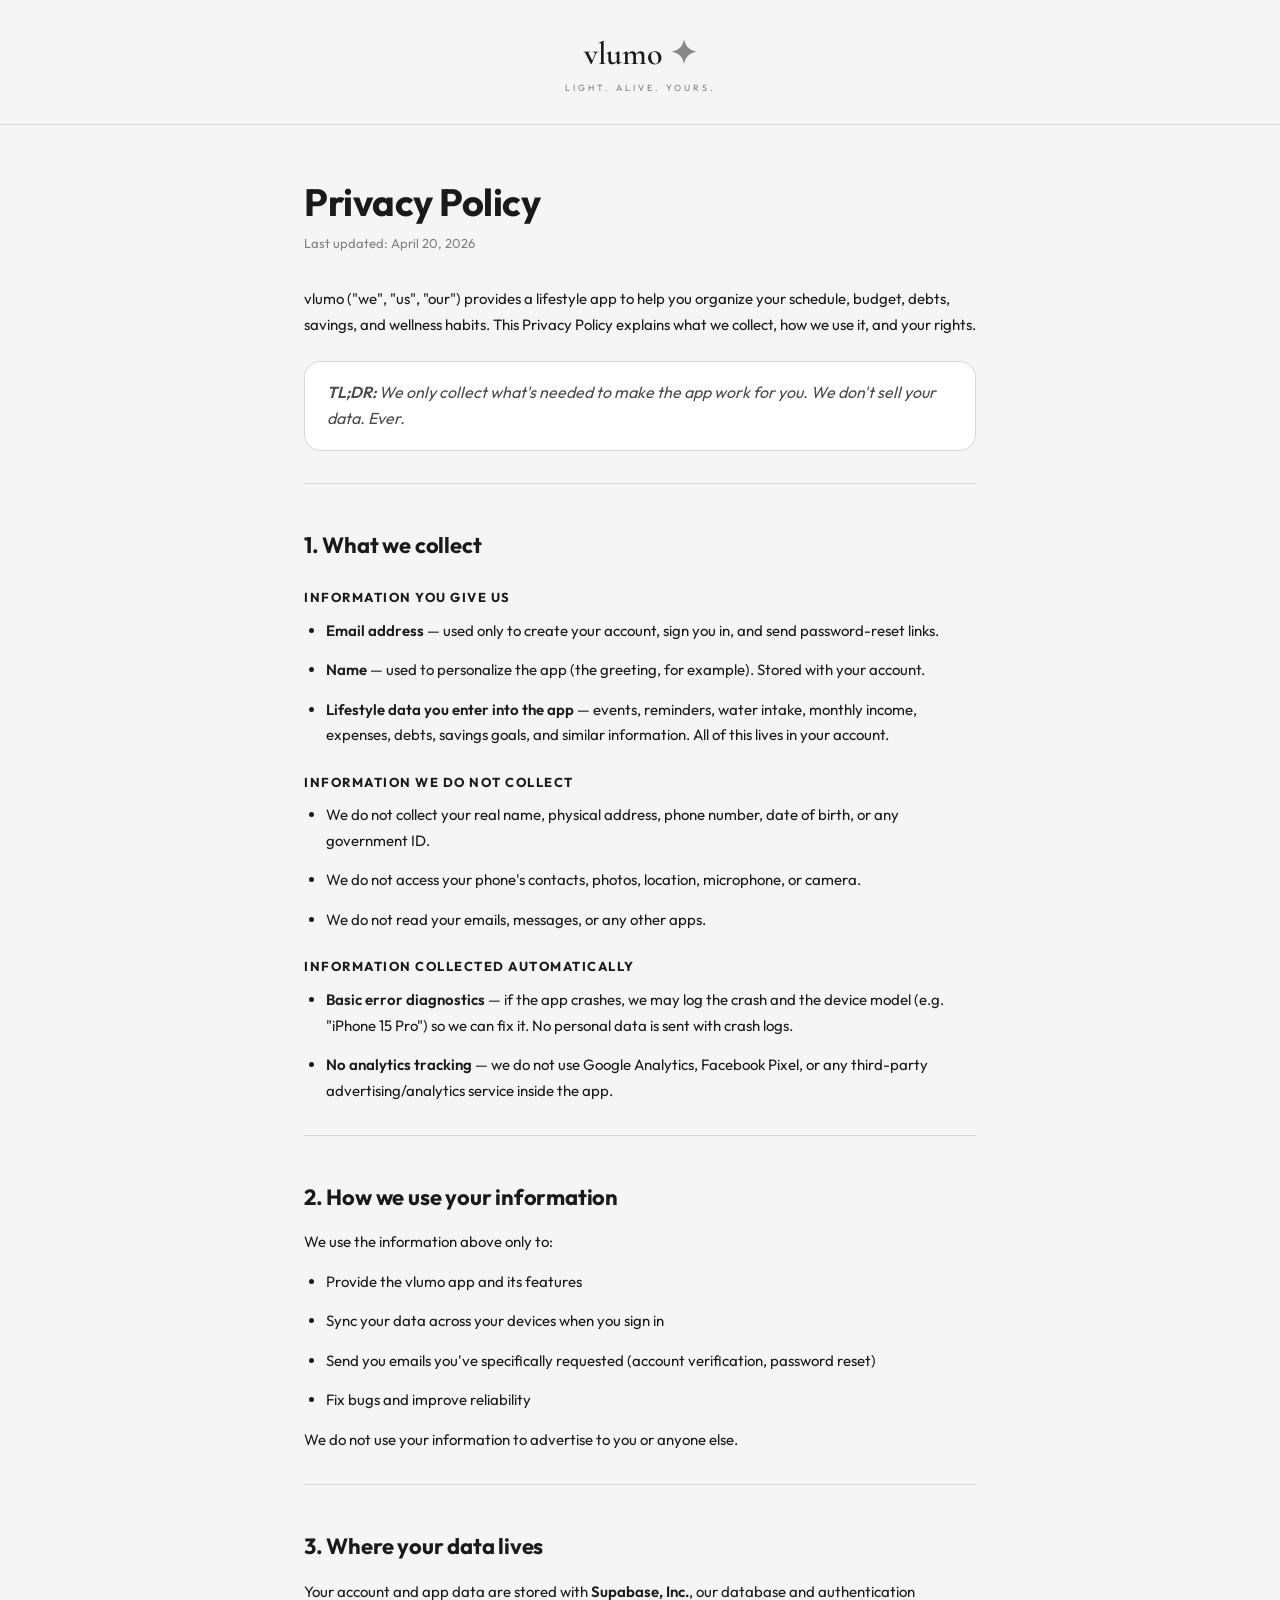
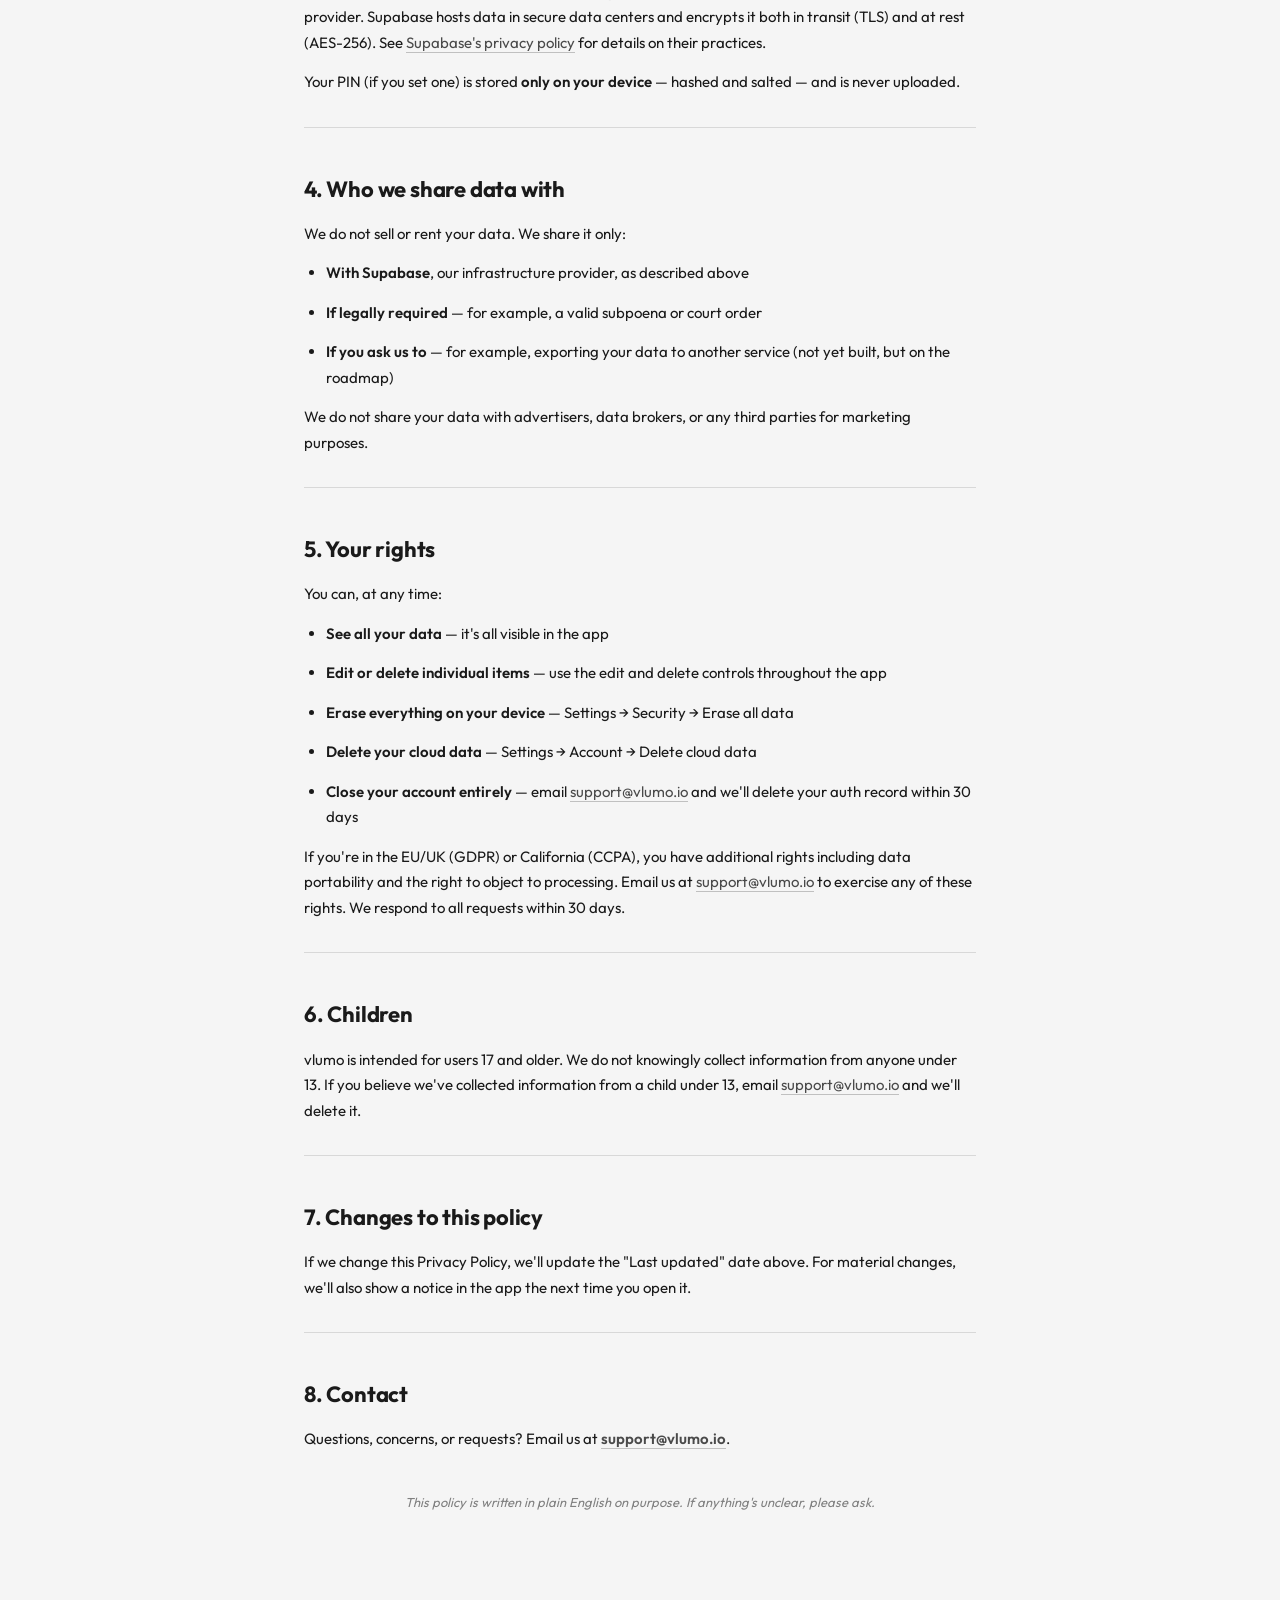
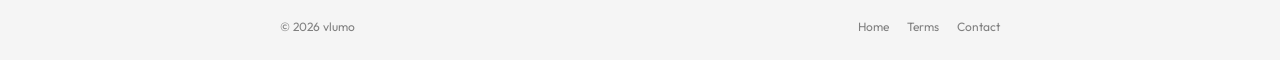
==== commit b78d52b6: "Brand consistency: lowercase 'vlumo' throughout site copy" ====
--- a/privacy.html
+++ b/privacy.html
@@ -3,8 +3,8 @@
 <head>
   <meta charset="UTF-8" />
   <meta name="viewport" content="width=device-width, initial-scale=1, viewport-fit=cover" />
-  <title>Privacy Policy · Vlumo</title>
-  <meta name="description" content="Vlumo Privacy Policy. We collect only what we need to make the app work. We never sell your data." />
+  <title>Privacy Policy · vlumo</title>
+  <meta name="description" content="vlumo Privacy Policy. We collect only what we need to make the app work. We never sell your data." />
   <link rel="preconnect" href="https://fonts.googleapis.com" />
   <link rel="preconnect" href="https://fonts.gstatic.com" crossorigin />
   <link href="https://fonts.googleapis.com/css2?family=Cormorant+Garamond:wght@400;500;600;700&family=Outfit:wght@300;400;500;600;700&display=swap" rel="stylesheet" />
@@ -20,7 +20,7 @@
     <h1>Privacy Policy</h1>
     <p class="updated">Last updated: April 20, 2026</p>
 
-    <p>Vlumo ("we", "us", "our") provides a lifestyle app to help you organize your schedule, budget, debts, savings, and wellness habits. This Privacy Policy explains what we collect, how we use it, and your rights.</p>
+    <p>vlumo ("we", "us", "our") provides a lifestyle app to help you organize your schedule, budget, debts, savings, and wellness habits. This Privacy Policy explains what we collect, how we use it, and your rights.</p>
 
     <div class="tldr"><strong>TL;DR:</strong> We only collect what's needed to make the app work for you. We don't sell your data. Ever.</div>
 
@@ -53,7 +53,7 @@
     <h2>2. How we use your information</h2>
     <p>We use the information above only to:</p>
     <ul>
-      <li>Provide the Vlumo app and its features</li>
+      <li>Provide the vlumo app and its features</li>
       <li>Sync your data across your devices when you sign in</li>
       <li>Send you emails you've specifically requested (account verification, password reset)</li>
       <li>Fix bugs and improve reliability</li>
@@ -93,7 +93,7 @@
     <hr />
 
     <h2>6. Children</h2>
-    <p>Vlumo is intended for users 17 and older. We do not knowingly collect information from anyone under 13. If you believe we've collected information from a child under 13, email <a href="mailto:support@vlumo.io">support@vlumo.io</a> and we'll delete it.</p>
+    <p>vlumo is intended for users 17 and older. We do not knowingly collect information from anyone under 13. If you believe we've collected information from a child under 13, email <a href="mailto:support@vlumo.io">support@vlumo.io</a> and we'll delete it.</p>
 
     <hr />
 
@@ -110,7 +110,7 @@
 
   <footer>
     <div class="footer-inner">
-      <div>&copy; 2026 Vlumo</div>
+      <div>&copy; 2026 vlumo</div>
       <nav>
         <a href="/">Home</a>
         <a href="/terms.html">Terms</a>
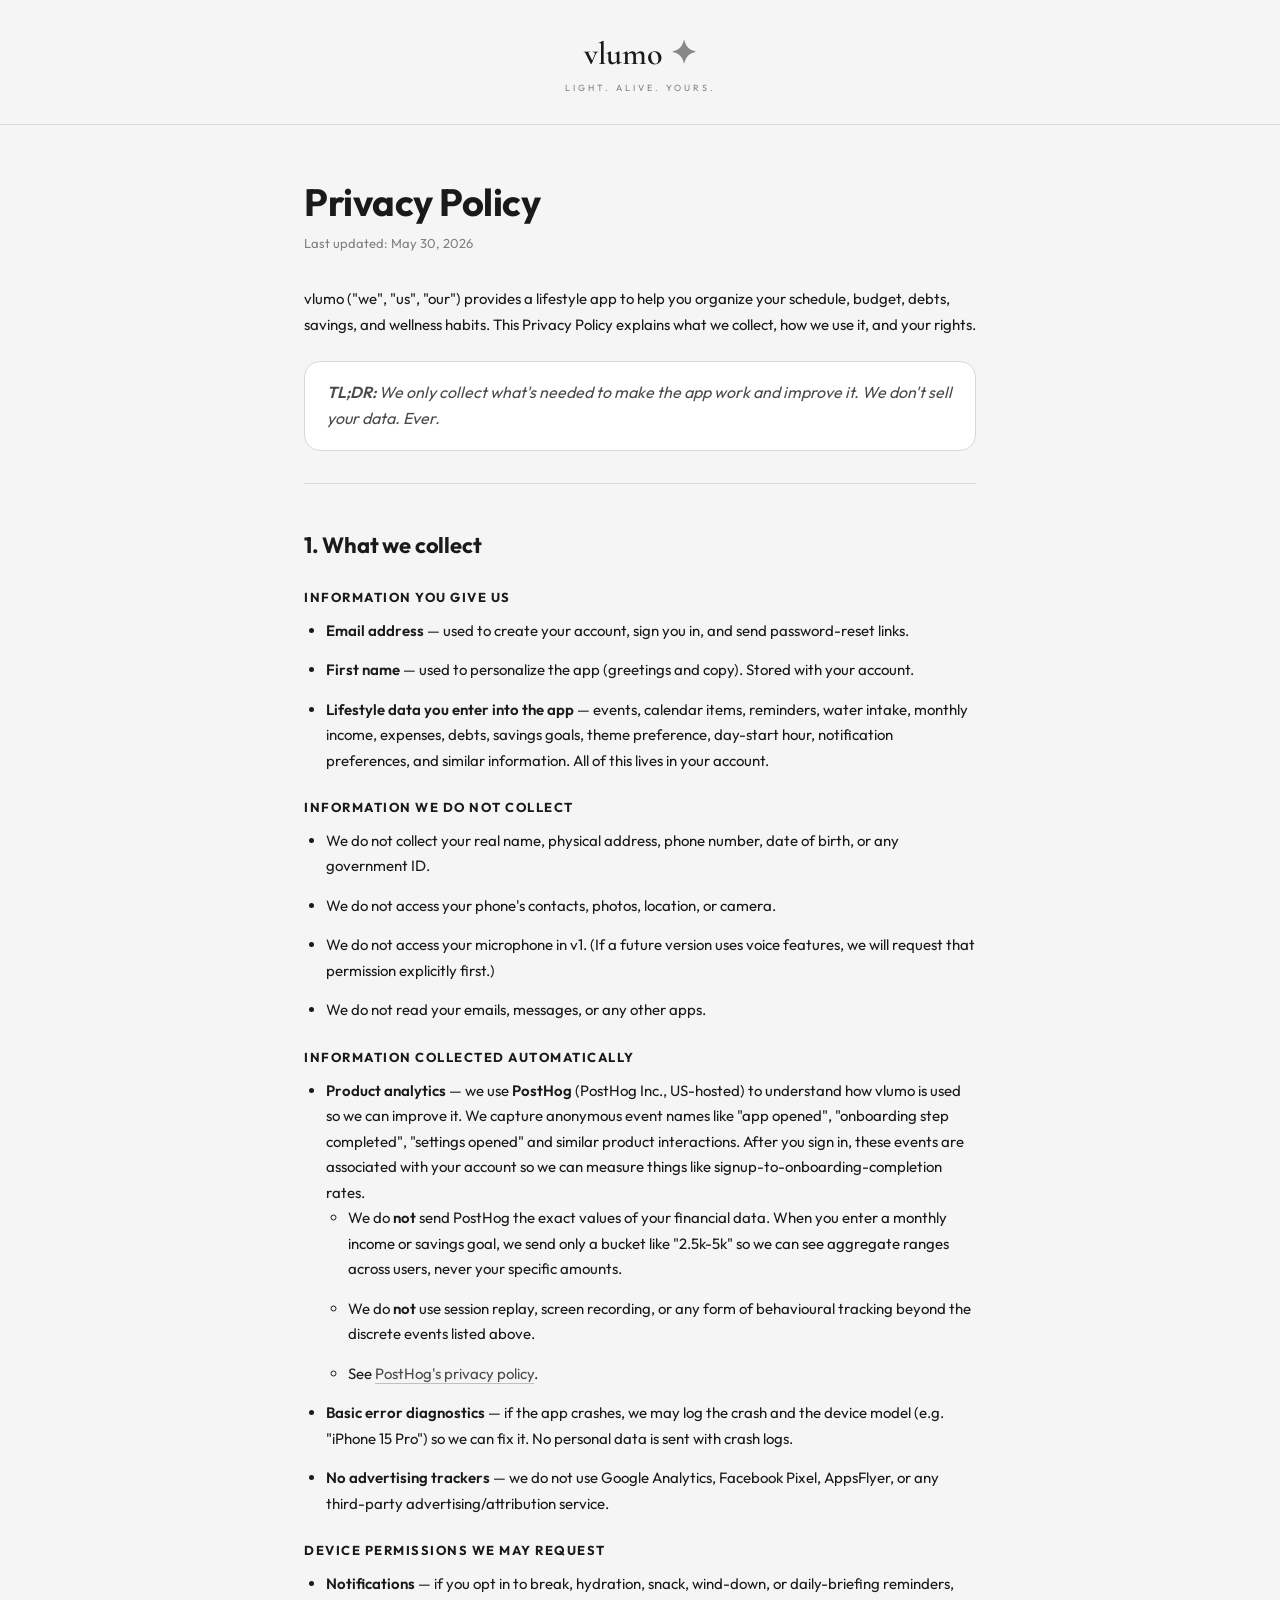
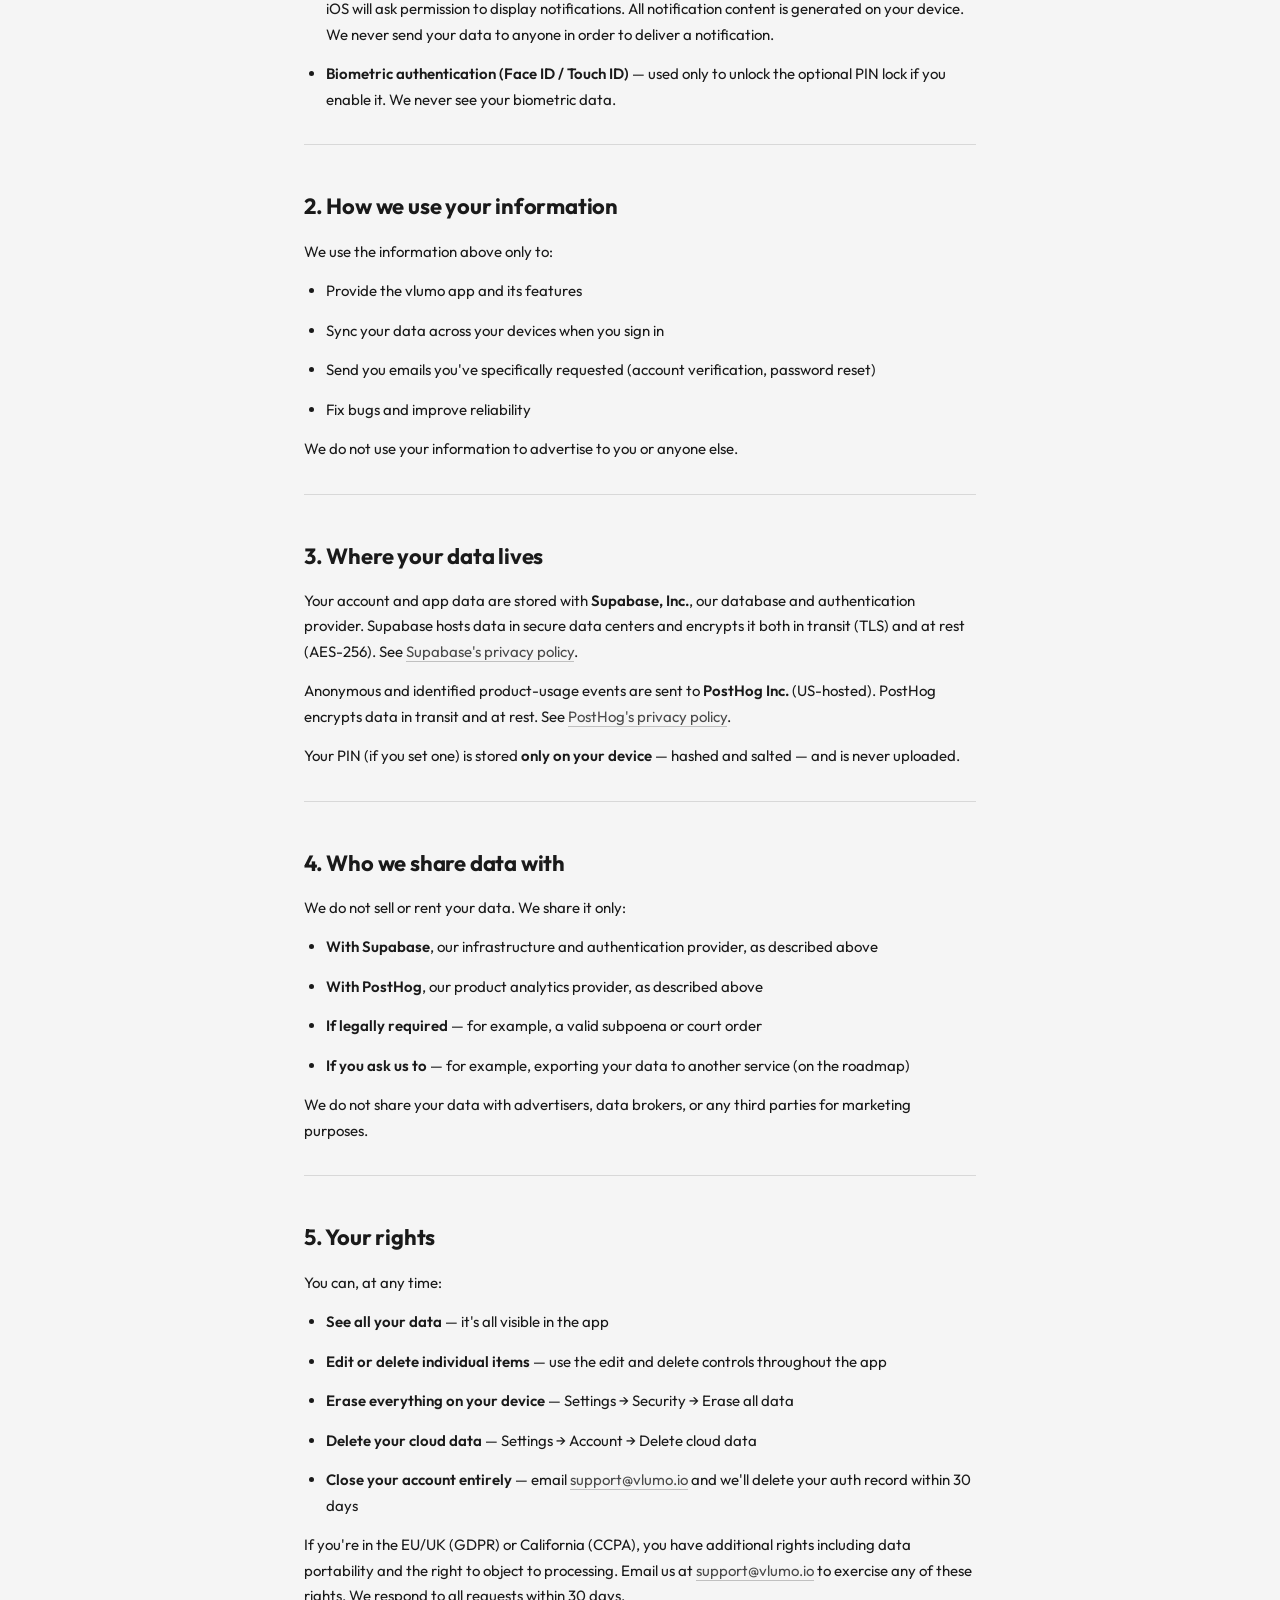
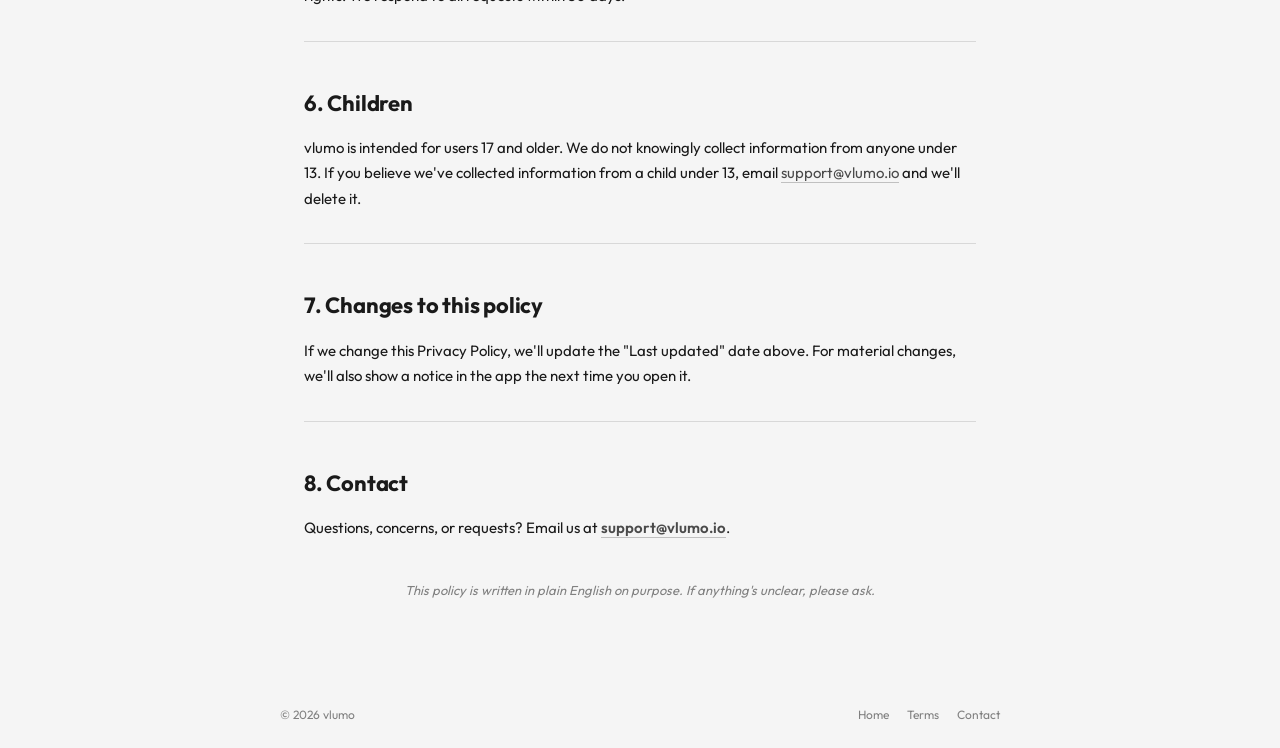
==== commit 3af478f1: "Update privacy + terms: disclose PostHog analytics, notifications permission, biometric, and buckete" ====
--- a/privacy.html
+++ b/privacy.html
@@ -18,11 +18,11 @@
 
   <main class="legal-content">
     <h1>Privacy Policy</h1>
-    <p class="updated">Last updated: April 20, 2026</p>
+    <p class="updated">Last updated: May 30, 2026</p>
 
     <p>vlumo ("we", "us", "our") provides a lifestyle app to help you organize your schedule, budget, debts, savings, and wellness habits. This Privacy Policy explains what we collect, how we use it, and your rights.</p>
 
-    <div class="tldr"><strong>TL;DR:</strong> We only collect what's needed to make the app work for you. We don't sell your data. Ever.</div>
+    <div class="tldr"><strong>TL;DR:</strong> We only collect what's needed to make the app work and improve it. We don't sell your data. Ever.</div>
 
     <hr />
 
@@ -30,22 +30,36 @@
 
     <h3>Information you give us</h3>
     <ul>
-      <li><strong>Email address</strong> — used only to create your account, sign you in, and send password-reset links.</li>
-      <li><strong>Name</strong> — used to personalize the app (the greeting, for example). Stored with your account.</li>
-      <li><strong>Lifestyle data you enter into the app</strong> — events, reminders, water intake, monthly income, expenses, debts, savings goals, and similar information. All of this lives in your account.</li>
+      <li><strong>Email address</strong> — used to create your account, sign you in, and send password-reset links.</li>
+      <li><strong>First name</strong> — used to personalize the app (greetings and copy). Stored with your account.</li>
+      <li><strong>Lifestyle data you enter into the app</strong> — events, calendar items, reminders, water intake, monthly income, expenses, debts, savings goals, theme preference, day-start hour, notification preferences, and similar information. All of this lives in your account.</li>
     </ul>
 
     <h3>Information we do NOT collect</h3>
     <ul>
       <li>We do not collect your real name, physical address, phone number, date of birth, or any government ID.</li>
-      <li>We do not access your phone's contacts, photos, location, microphone, or camera.</li>
+      <li>We do not access your phone's contacts, photos, location, or camera.</li>
+      <li>We do not access your microphone in v1. (If a future version uses voice features, we will request that permission explicitly first.)</li>
       <li>We do not read your emails, messages, or any other apps.</li>
     </ul>
 
     <h3>Information collected automatically</h3>
     <ul>
+      <li><strong>Product analytics</strong> — we use <strong>PostHog</strong> (PostHog Inc., US-hosted) to understand how vlumo is used so we can improve it. We capture anonymous event names like "app opened", "onboarding step completed", "settings opened" and similar product interactions. After you sign in, these events are associated with your account so we can measure things like signup-to-onboarding-completion rates.
+        <ul>
+          <li>We do <strong>not</strong> send PostHog the exact values of your financial data. When you enter a monthly income or savings goal, we send only a bucket like "2.5k-5k" so we can see aggregate ranges across users, never your specific amounts.</li>
+          <li>We do <strong>not</strong> use session replay, screen recording, or any form of behavioural tracking beyond the discrete events listed above.</li>
+          <li>See <a href="https://posthog.com/privacy" target="_blank" rel="noopener">PostHog's privacy policy</a>.</li>
+        </ul>
+      </li>
       <li><strong>Basic error diagnostics</strong> — if the app crashes, we may log the crash and the device model (e.g. "iPhone 15 Pro") so we can fix it. No personal data is sent with crash logs.</li>
-      <li><strong>No analytics tracking</strong> — we do not use Google Analytics, Facebook Pixel, or any third-party advertising/analytics service inside the app.</li>
+      <li><strong>No advertising trackers</strong> — we do not use Google Analytics, Facebook Pixel, AppsFlyer, or any third-party advertising/attribution service.</li>
+    </ul>
+
+    <h3>Device permissions we may request</h3>
+    <ul>
+      <li><strong>Notifications</strong> — if you opt in to break, hydration, snack, wind-down, or daily-briefing reminders, iOS will ask permission to display notifications. All notification content is generated on your device. We never send your data to anyone in order to deliver a notification.</li>
+      <li><strong>Biometric authentication (Face ID / Touch ID)</strong> — used only to unlock the optional PIN lock if you enable it. We never see your biometric data.</li>
     </ul>
 
     <hr />
@@ -63,7 +77,8 @@
     <hr />
 
     <h2>3. Where your data lives</h2>
-    <p>Your account and app data are stored with <strong>Supabase, Inc.</strong>, our database and authentication provider. Supabase hosts data in secure data centers and encrypts it both in transit (TLS) and at rest (AES-256). See <a href="https://supabase.com/privacy" target="_blank" rel="noopener">Supabase's privacy policy</a> for details on their practices.</p>
+    <p>Your account and app data are stored with <strong>Supabase, Inc.</strong>, our database and authentication provider. Supabase hosts data in secure data centers and encrypts it both in transit (TLS) and at rest (AES-256). See <a href="https://supabase.com/privacy" target="_blank" rel="noopener">Supabase's privacy policy</a>.</p>
+    <p>Anonymous and identified product-usage events are sent to <strong>PostHog Inc.</strong> (US-hosted). PostHog encrypts data in transit and at rest. See <a href="https://posthog.com/privacy" target="_blank" rel="noopener">PostHog's privacy policy</a>.</p>
     <p>Your PIN (if you set one) is stored <strong>only on your device</strong> — hashed and salted — and is never uploaded.</p>
 
     <hr />
@@ -71,9 +86,10 @@
     <h2>4. Who we share data with</h2>
     <p>We do not sell or rent your data. We share it only:</p>
     <ul>
-      <li><strong>With Supabase</strong>, our infrastructure provider, as described above</li>
+      <li><strong>With Supabase</strong>, our infrastructure and authentication provider, as described above</li>
+      <li><strong>With PostHog</strong>, our product analytics provider, as described above</li>
       <li><strong>If legally required</strong> — for example, a valid subpoena or court order</li>
-      <li><strong>If you ask us to</strong> — for example, exporting your data to another service (not yet built, but on the roadmap)</li>
+      <li><strong>If you ask us to</strong> — for example, exporting your data to another service (on the roadmap)</li>
     </ul>
     <p>We do not share your data with advertisers, data brokers, or any third parties for marketing purposes.</p>
 
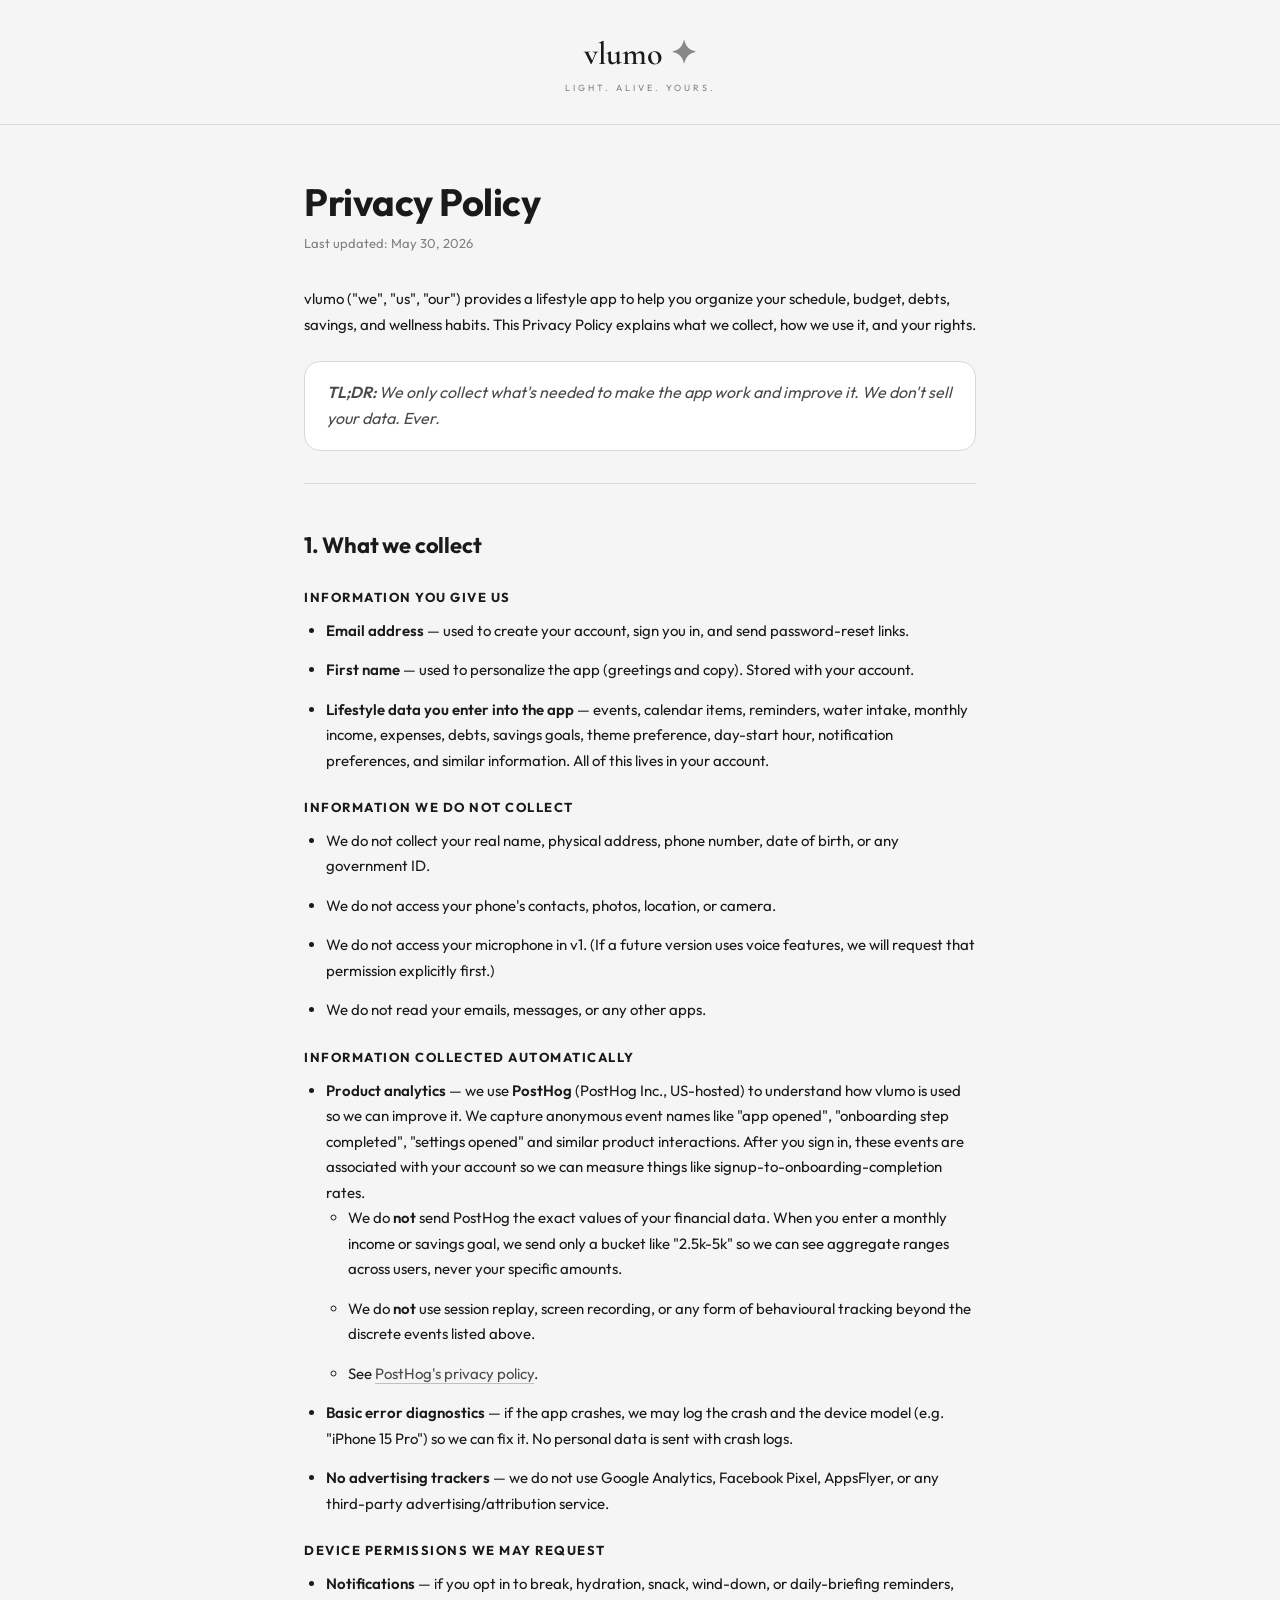
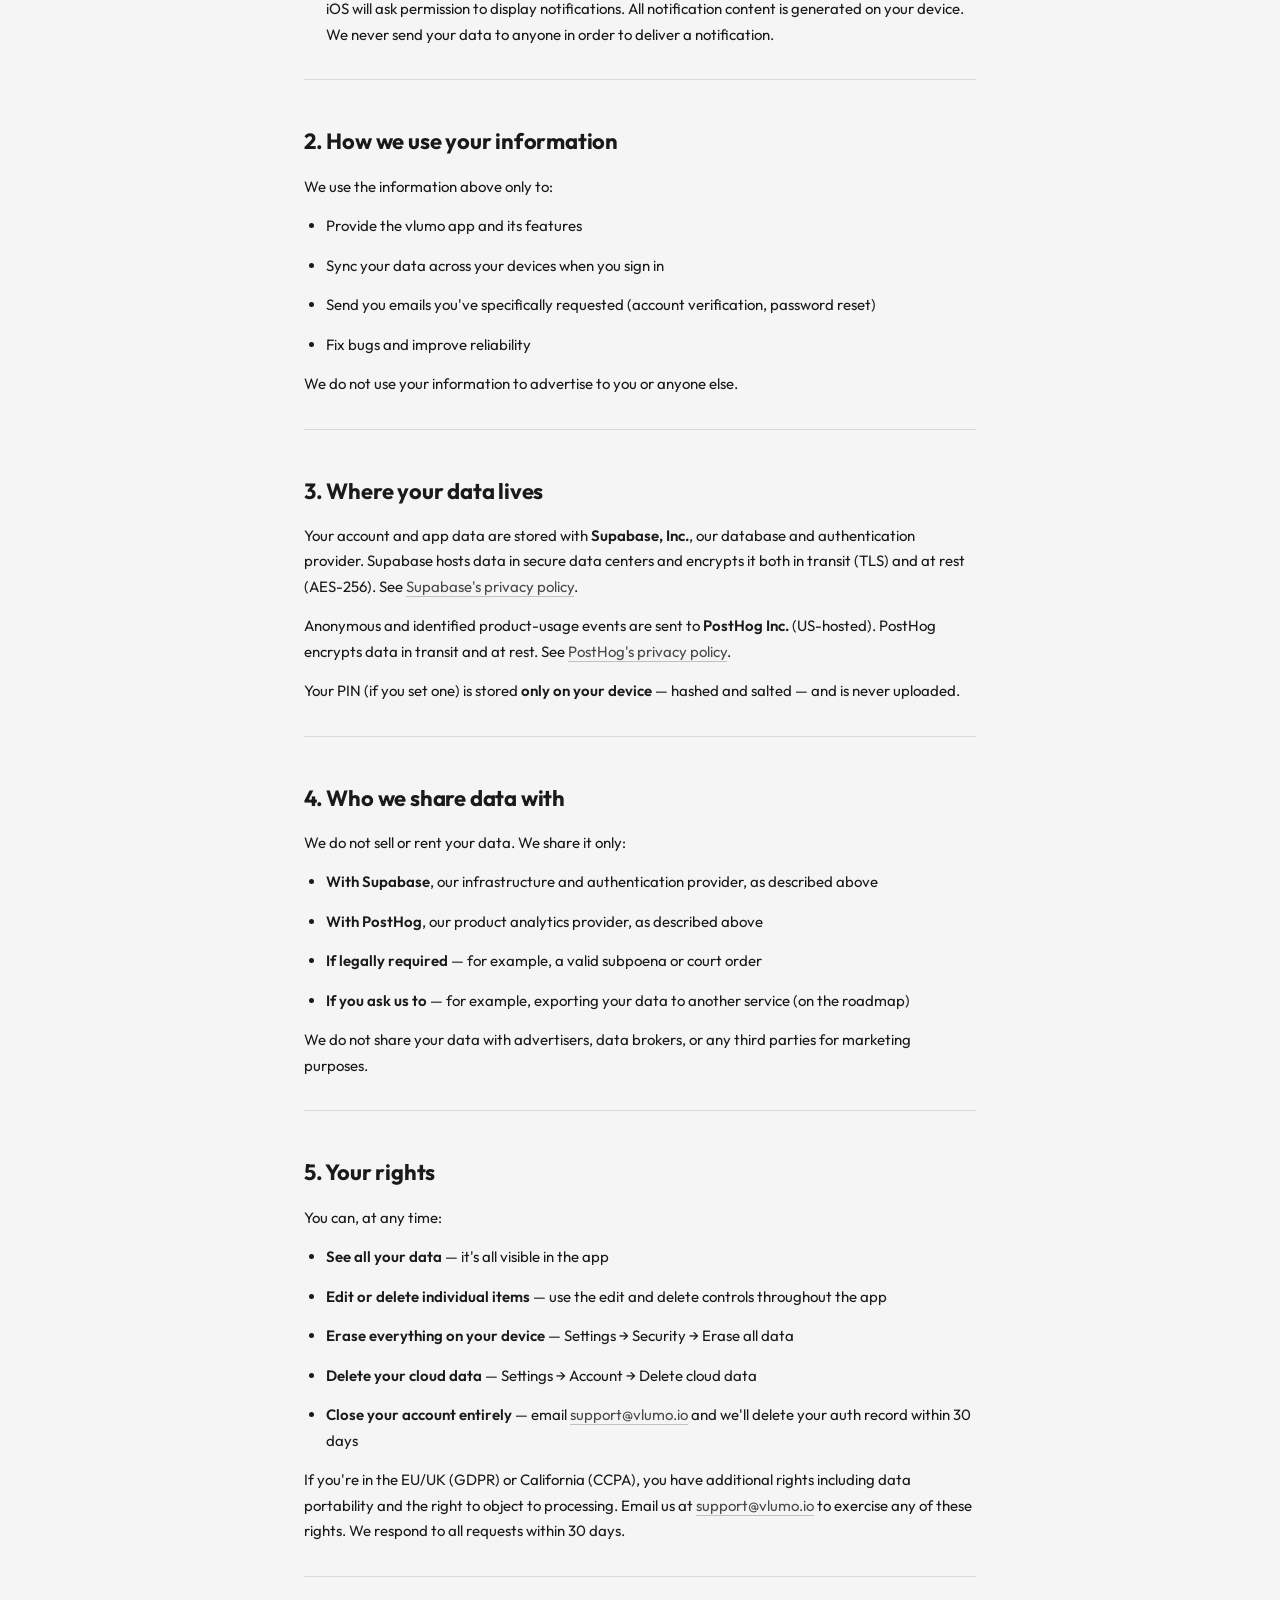
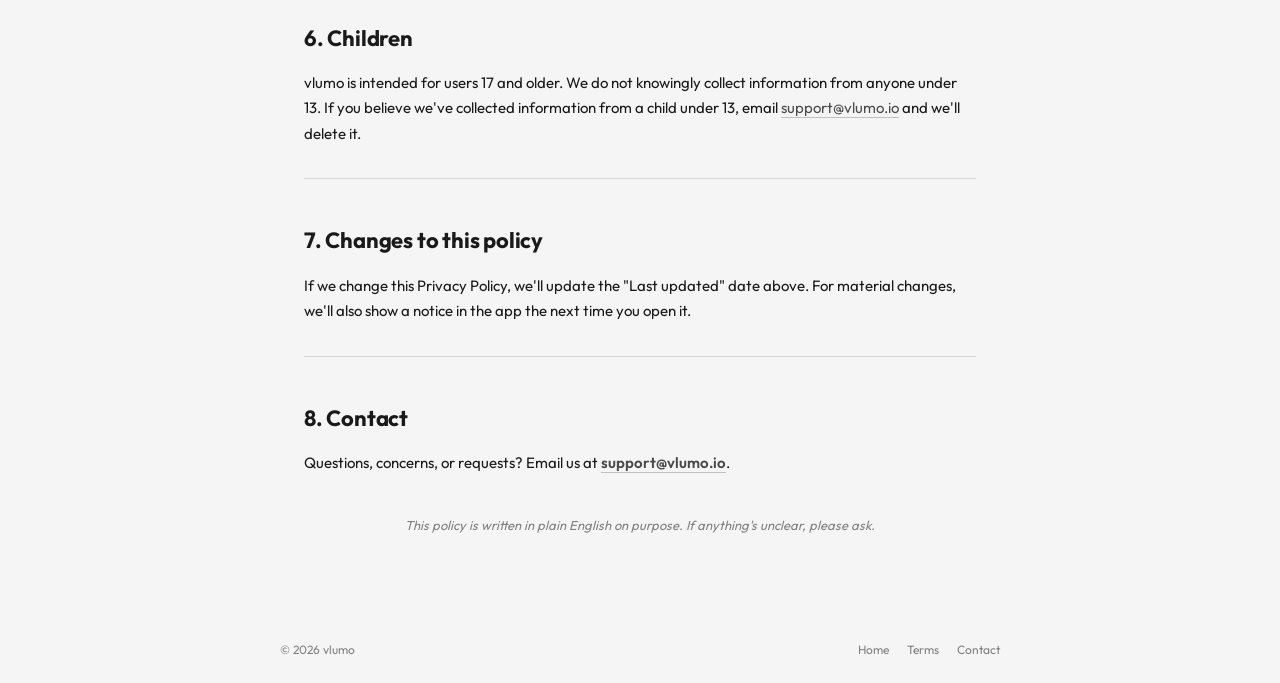
==== commit d054ee7d: "Remove biometric/Face ID claim — not wired in v1 UI Co-Authored-By: Claude Opus 4.7 (1M context) <no" ====
--- a/privacy.html
+++ b/privacy.html
@@ -59,7 +59,6 @@
     <h3>Device permissions we may request</h3>
     <ul>
       <li><strong>Notifications</strong> — if you opt in to break, hydration, snack, wind-down, or daily-briefing reminders, iOS will ask permission to display notifications. All notification content is generated on your device. We never send your data to anyone in order to deliver a notification.</li>
-      <li><strong>Biometric authentication (Face ID / Touch ID)</strong> — used only to unlock the optional PIN lock if you enable it. We never see your biometric data.</li>
     </ul>
 
     <hr />
